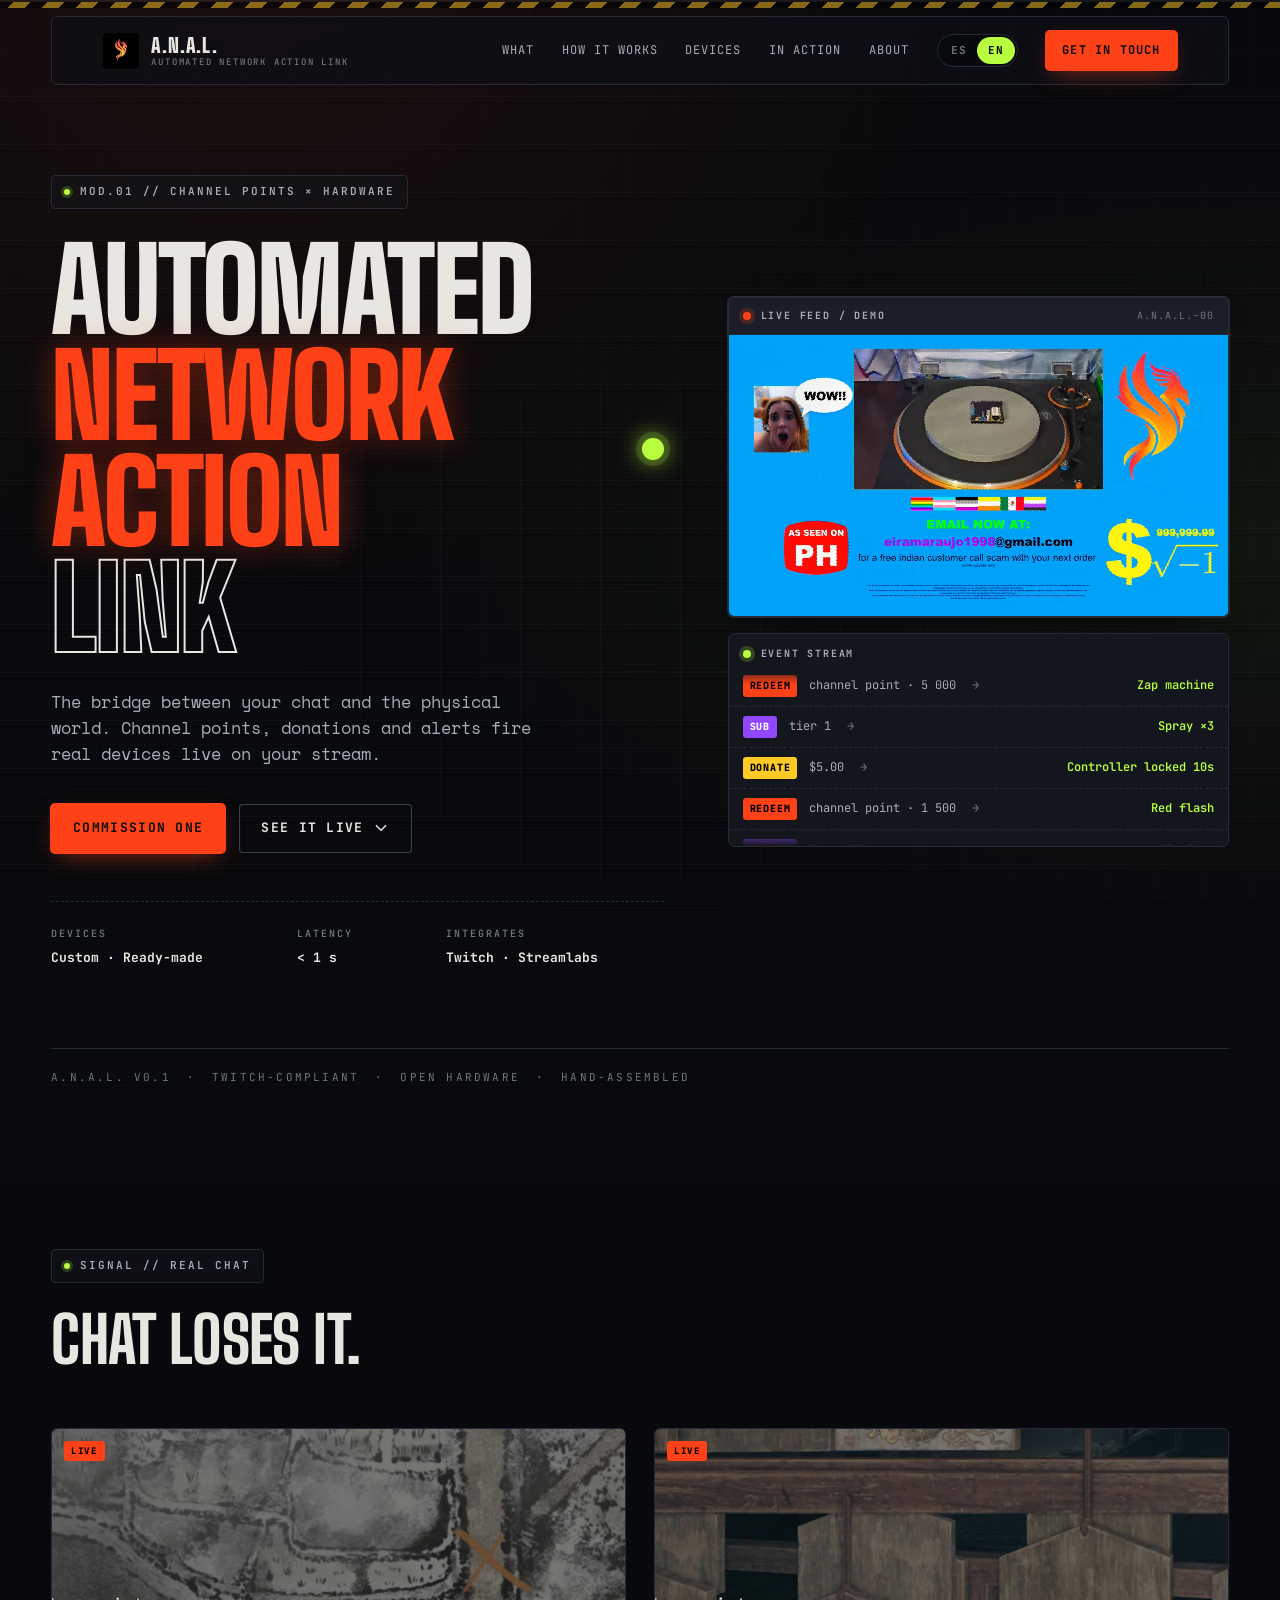
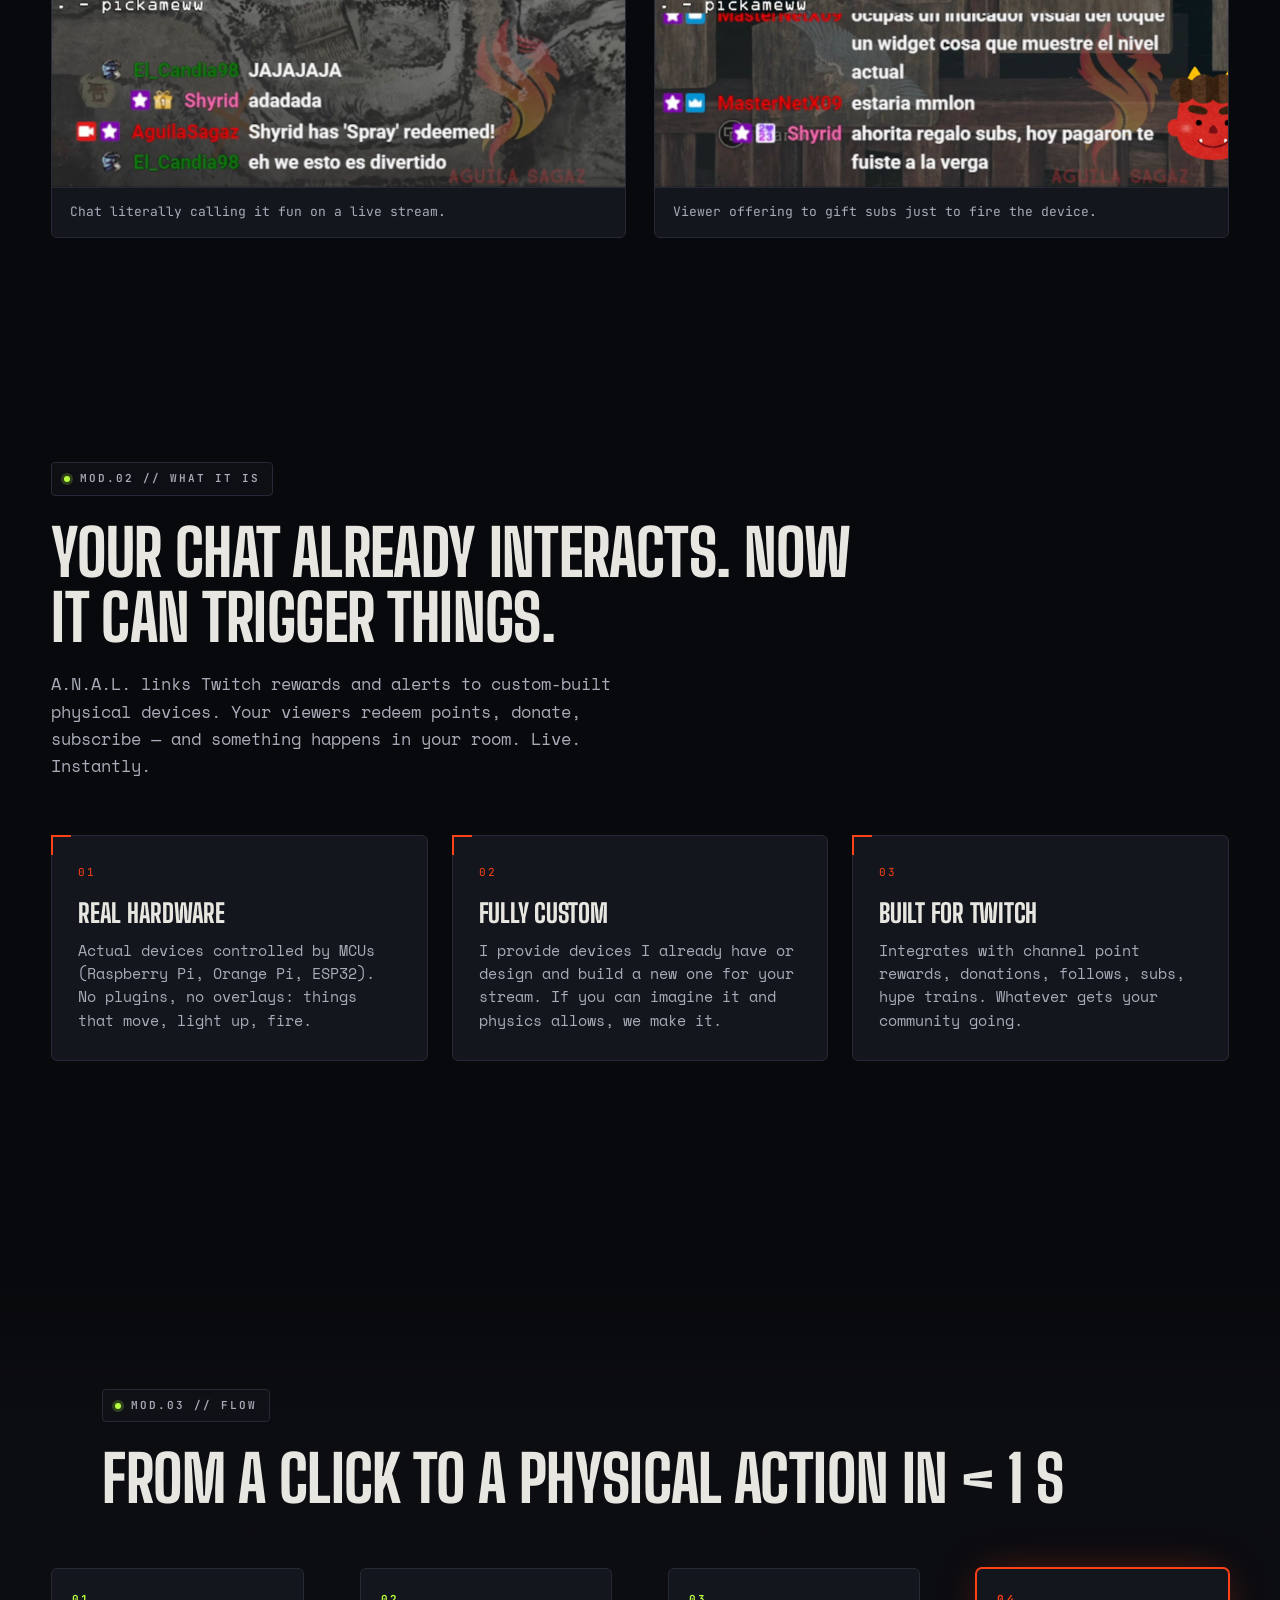
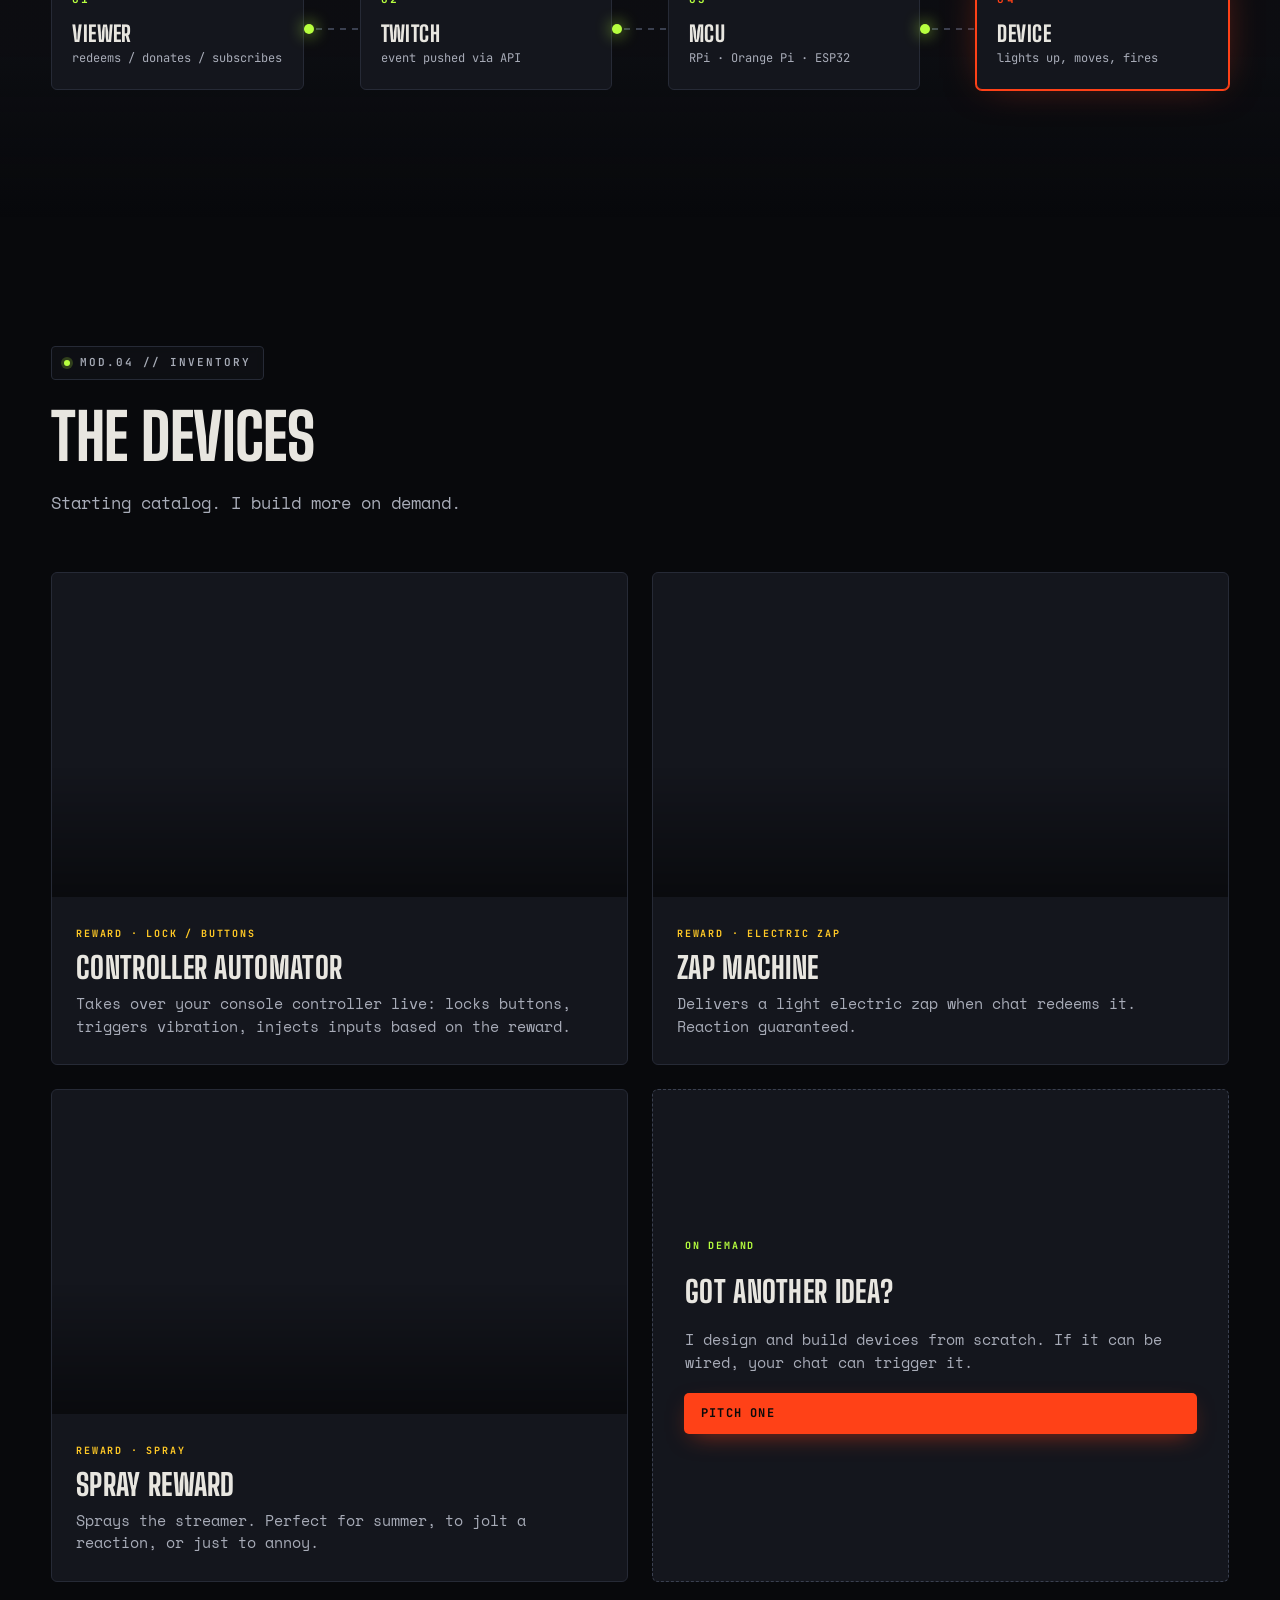
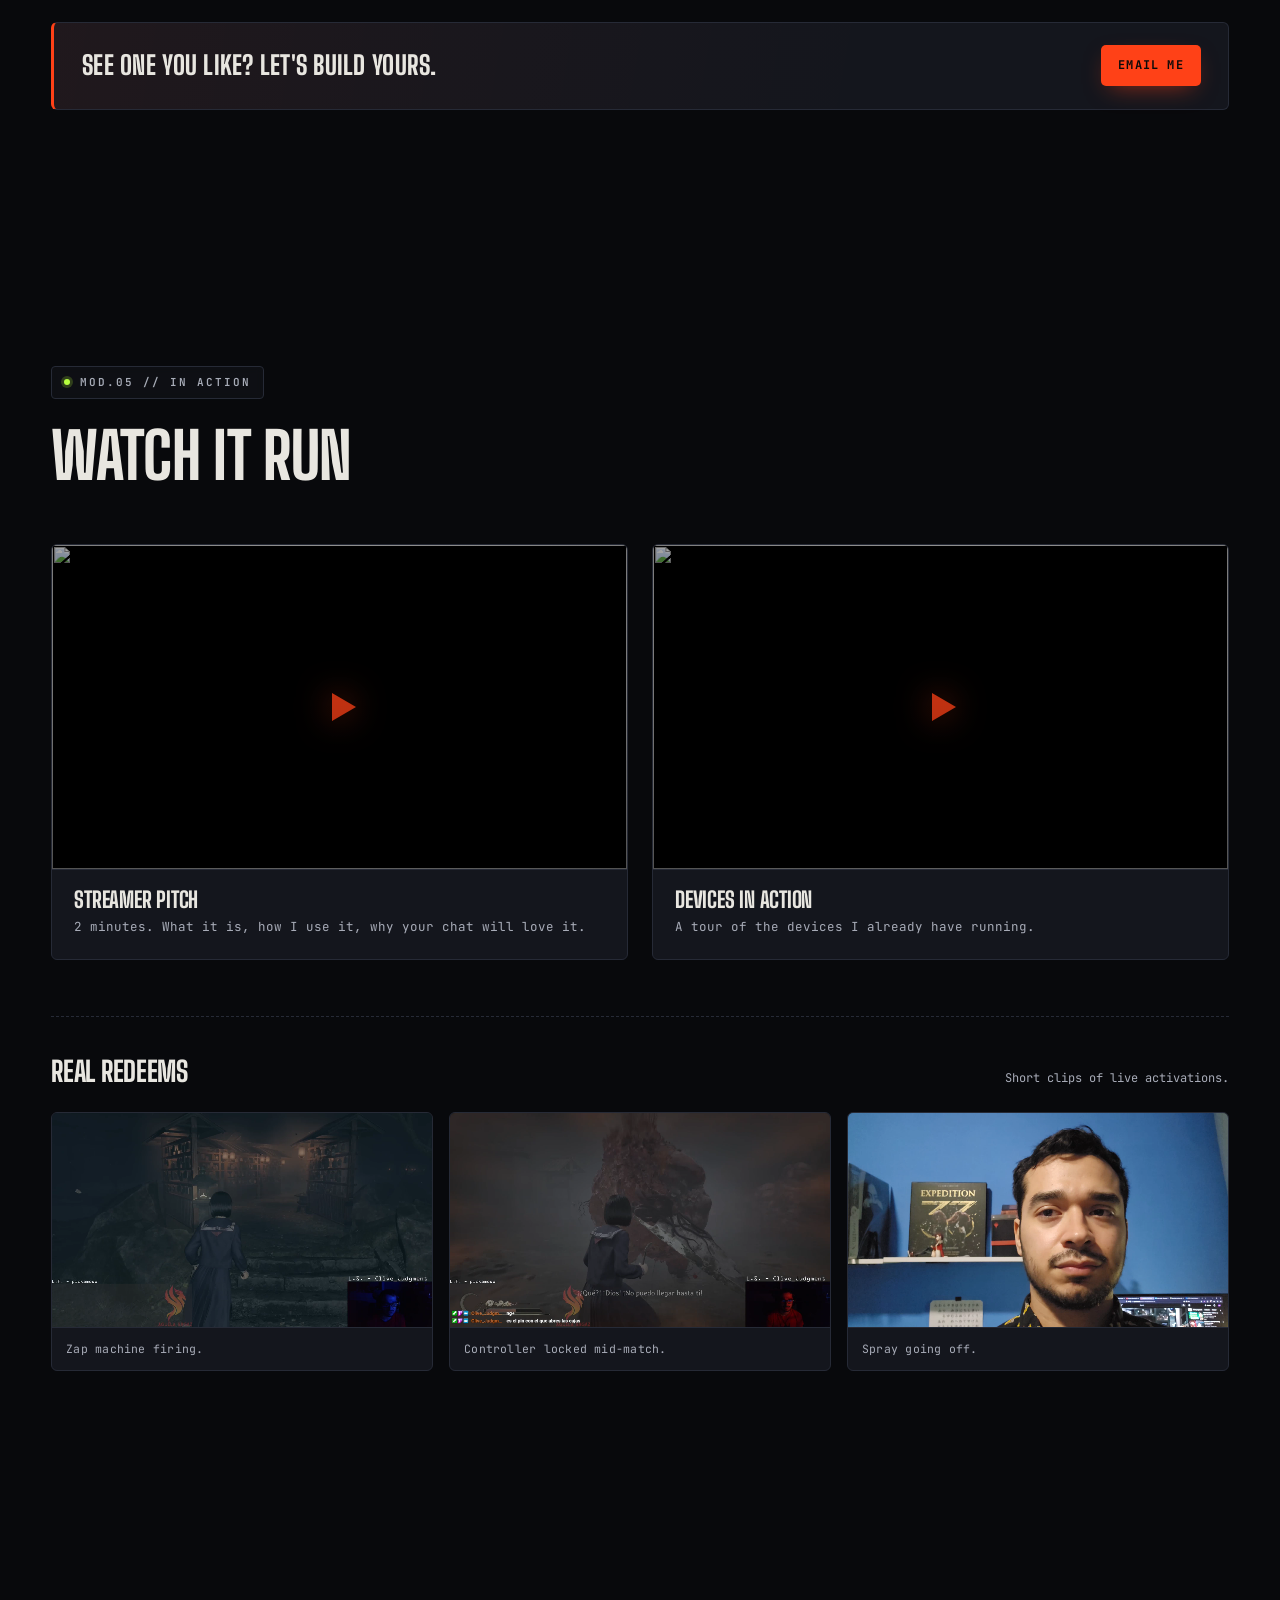
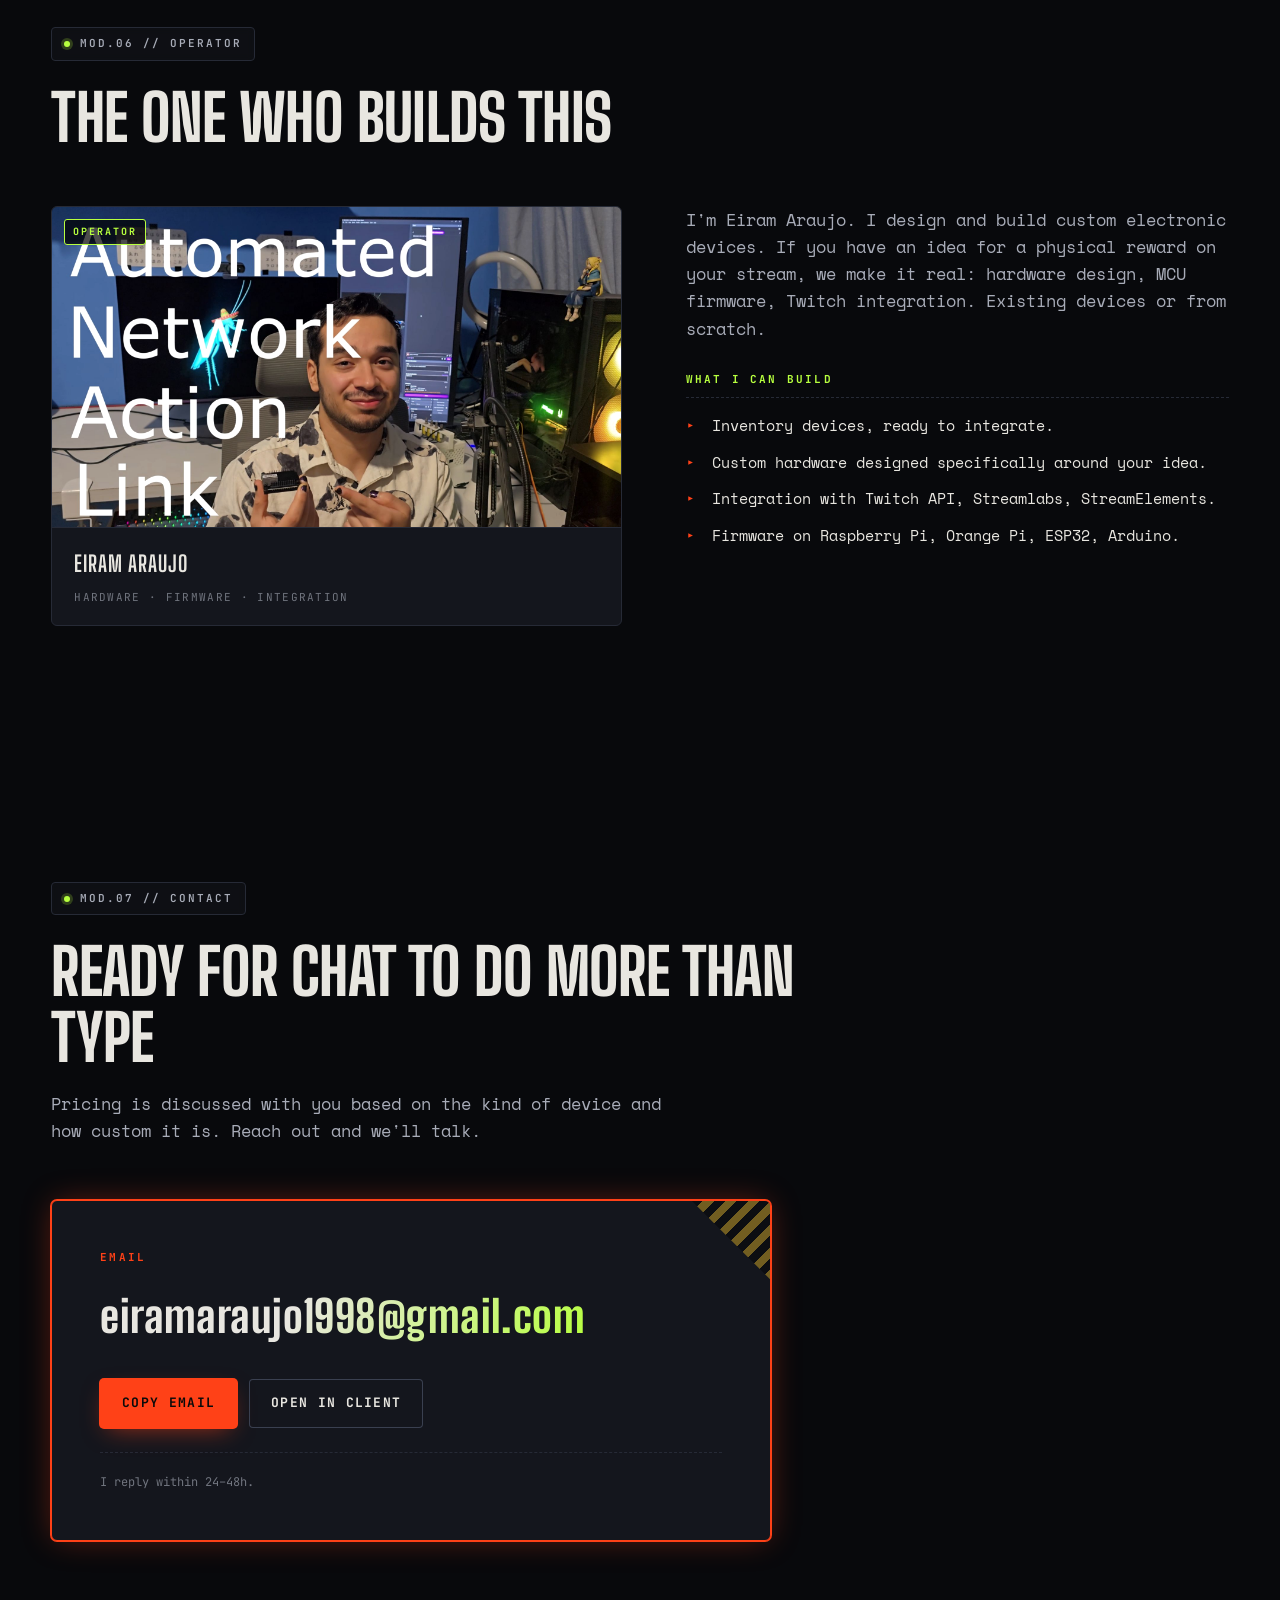
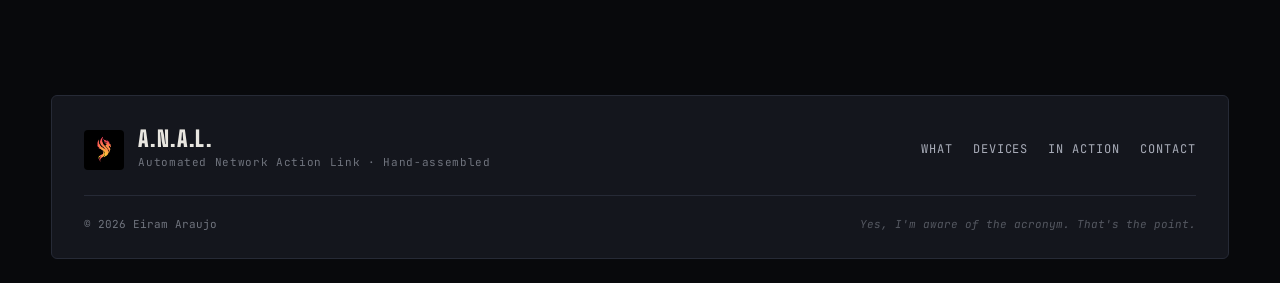
==== AutomatedNetworkActionLink/index.html @ cc99d387 "Rearranged pages folder and renamed repo" ====
<!DOCTYPE html>
<html lang="es">
<head>
  <meta charset="UTF-8" />
  <meta name="viewport" content="width=device-width, initial-scale=1.0" />
  <meta name="description" content="A.N.A.L. — Automated Network Action Link. Dispositivos físicos que tu chat de Twitch activa en vivo mediante channel point rewards y alertas." data-i18n="meta.description" data-i18n-attr="content" />
  <title data-i18n="meta.title">A.N.A.L. — Automated Network Action Link</title>

  <link rel="icon" type="image/png" href="assets/logo.png" />

  <link rel="preconnect" href="https://fonts.googleapis.com" />
  <link rel="preconnect" href="https://fonts.gstatic.com" crossorigin />
  <link href="https://fonts.googleapis.com/css2?family=Big+Shoulders+Display:wght@500;700;800;900&family=JetBrains+Mono:wght@400;500;600;700&family=Rubik+Mono+One&family=Space+Mono:wght@400;700&display=swap" rel="stylesheet" />

  <link rel="stylesheet" href="styles/main.css" />
</head>
<body>

  <!-- scroll progress tape -->
  <div class="scroll-tape" aria-hidden="true"><div class="scroll-tape__fill"></div></div>

  <!-- decorative caution strips -->
  <div class="caution-strip caution-strip--top" aria-hidden="true"></div>

  <!-- NAV -->
  <header class="nav" id="top">
    <a href="#top" class="nav__brand" aria-label="A.N.A.L. home">
      <img src="assets/logo.png" alt="" class="nav__logo" />
      <span class="nav__brand-text">
        <span class="nav__brand-mark">A.N.A.L.</span>
        <span class="nav__brand-sub" data-i18n="nav.brandSub">AUTOMATED Network ACTION LINK</span>
      </span>
    </a>

    <nav class="nav__menu" id="navMenu" aria-label="Primary">
      <a href="#que-es" data-i18n="nav.what">Qué es</a>
      <a href="#como-funciona" data-i18n="nav.how">Cómo funciona</a>
      <a href="#dispositivos" data-i18n="nav.devices">Dispositivos</a>
      <a href="#en-accion" data-i18n="nav.demo">En acción</a>
      <a href="#sobre-mi" data-i18n="nav.about">Sobre mí</a>

      <div class="lang-toggle" role="group" aria-label="Language">
        <button type="button" class="lang-toggle__btn is-active" data-lang="es" aria-pressed="true">ES</button>
        <button type="button" class="lang-toggle__btn" data-lang="en" aria-pressed="false">EN</button>
      </div>
    </nav>

    <a href="#contacto" class="btn btn--primary btn--sm nav__cta" data-i18n="nav.cta">Contáctame</a>

    <button class="nav__toggle" id="navToggle" aria-expanded="false" aria-controls="navMenu" aria-label="Menu">
      <span></span><span></span><span></span>
    </button>
  </header>

  <main>

    <!-- HERO -->
    <section class="hero" aria-labelledby="heroTitle">
      <div class="hero__grid" aria-hidden="true"></div>
      <div class="hero__scan" aria-hidden="true"></div>

      <div class="hero__inner">
        <div class="hero__left">
          <div class="module-label">
            <span class="module-label__dot"></span>
            <span data-i18n="hero.eyebrow">MOD.01 // CHANNEL POINTS × HARDWARE</span>
          </div>

          <h1 id="heroTitle" class="hero__title">
            <span class="hero__line hero__line--1" data-i18n="hero.title1">AUTOMATED</span>
            <span class="hero__line hero__line--2" data-i18n="hero.title2">NETWORK ACTION</span>
            <span class="hero__line hero__line--3" data-i18n="hero.title3">LINK</span>
          </h1>

          <p class="hero__subtitle" data-i18n="hero.subtitle">
            El puente entre tu chat y el mundo físico. Channel points, donaciones y alertas que disparan dispositivos reales durante tu stream.
          </p>

          <div class="hero__ctas">
            <a href="#contacto" class="btn btn--primary" data-i18n="hero.primaryCta">Pide el tuyo</a>
            <a href="#en-accion" class="btn btn--ghost">
              <span data-i18n="hero.secondaryCta">Ver en acción</span>
              <svg width="18" height="18" viewBox="0 0 24 24" fill="none" aria-hidden="true"><path d="M6 9l6 6 6-6" stroke="currentColor" stroke-width="2" stroke-linecap="square"/></svg>
            </a>
          </div>

          <dl class="hero__specs">
            <div><dt data-i18n="hero.spec1Label">DISPOSITIVOS</dt><dd data-i18n="hero.spec1Value">Custom · Ready-made</dd></div>
            <div><dt data-i18n="hero.spec2Label">LATENCIA</dt><dd data-i18n="hero.spec2Value">&lt; 1 s</dd></div>
            <div><dt data-i18n="hero.spec3Label">INTEGRA</dt><dd data-i18n="hero.spec3Value">Twitch · Streamlabs</dd></div>
          </dl>
        </div>

        <aside class="hero__right">
          <div class="panel panel--video">
            <header class="panel__header">
              <span class="panel__dot panel__dot--live"></span>
              <span class="panel__label" data-i18n="hero.panelLabel">LIVE FEED / DEMO</span>
              <span class="panel__code">A.N.A.L.–00</span>
            </header>
            <video
              class="lazy-video"
              data-src="assets/videos/infomercial-anal.webm"
              poster="assets/posters/infomercial-anal.jpg"
              muted loop playsinline preload="none"
              aria-label="A.N.A.L. demo loop"
            ></video>
          </div>

          <div class="ticker" aria-hidden="true">
            <header class="panel__header panel__header--inline">
              <span class="panel__dot panel__dot--pulse"></span>
              <span class="panel__label" data-i18n="hero.tickerLabel">EVENT STREAM</span>
            </header>
            <div class="ticker__viewport">
              <ul class="ticker__list">
                <li><span class="ticker__tag">REDEEM</span><span>channel point · 5 000</span><span class="ticker__arrow">→</span><span class="ticker__dev" data-i18n="ticker.dev1">Máquina de toques</span></li>
                <li><span class="ticker__tag ticker__tag--sub">SUB</span><span>tier 1</span><span class="ticker__arrow">→</span><span class="ticker__dev" data-i18n="ticker.dev2">Spray ×3</span></li>
                <li><span class="ticker__tag ticker__tag--don">DONATE</span><span>$5.00</span><span class="ticker__arrow">→</span><span class="ticker__dev" data-i18n="ticker.dev3">Control bloqueado 10s</span></li>
                <li><span class="ticker__tag">REDEEM</span><span>channel point · 1 500</span><span class="ticker__arrow">→</span><span class="ticker__dev" data-i18n="ticker.dev4">Flash rojo</span></li>
                <li><span class="ticker__tag ticker__tag--sub">FOLLOW</span><span>@nuevoViewer</span><span class="ticker__arrow">→</span><span class="ticker__dev" data-i18n="ticker.dev5">Fanfarria</span></li>
                <!-- duplicate for seamless marquee loop -->
                <li aria-hidden="true"><span class="ticker__tag">REDEEM</span><span>channel point · 5 000</span><span class="ticker__arrow">→</span><span class="ticker__dev" data-i18n="ticker.dev1">Máquina de toques</span></li>
                <li aria-hidden="true"><span class="ticker__tag ticker__tag--sub">SUB</span><span>tier 1</span><span class="ticker__arrow">→</span><span class="ticker__dev" data-i18n="ticker.dev2">Spray ×3</span></li>
                <li aria-hidden="true"><span class="ticker__tag ticker__tag--don">DONATE</span><span>$5.00</span><span class="ticker__arrow">→</span><span class="ticker__dev" data-i18n="ticker.dev3">Control bloqueado 10s</span></li>
                <li aria-hidden="true"><span class="ticker__tag">REDEEM</span><span>channel point · 1 500</span><span class="ticker__arrow">→</span><span class="ticker__dev" data-i18n="ticker.dev4">Flash rojo</span></li>
                <li aria-hidden="true"><span class="ticker__tag ticker__tag--sub">FOLLOW</span><span>@nuevoViewer</span><span class="ticker__arrow">→</span><span class="ticker__dev" data-i18n="ticker.dev5">Fanfarria</span></li>
              </ul>
            </div>
          </div>
        </aside>
      </div>

      <div class="hero__bottom-rail" aria-hidden="true">
        <span>A.N.A.L. v0.1</span>
        <span>·</span>
        <span data-i18n="hero.rail1">TWITCH-COMPLIANT</span>
        <span>·</span>
        <span data-i18n="hero.rail2">OPEN HARDWARE</span>
        <span>·</span>
        <span data-i18n="hero.rail3">HECHO A MANO</span>
      </div>
    </section>

    <!-- PROOF -->
    <section class="section section--proof" id="signal" aria-labelledby="proofTitle">
      <header class="section__head">
        <span class="module-label"><span class="module-label__dot"></span><span data-i18n="proof.eyebrow">SIGNAL // CHAT REAL</span></span>
        <h2 id="proofTitle" class="section__title" data-i18n="proof.title">El chat pierde la cabeza.</h2>
      </header>

      <div class="proof">
        <figure class="proof__card">
          <img src="assets/images/chat-divertido.jpg" alt="" data-i18n="what.proofAlt1" data-i18n-attr="alt" loading="lazy" />
          <figcaption data-i18n="what.proofCap1">El chat diciendo que es divertido en vivo.</figcaption>
        </figure>
        <figure class="proof__card">
          <img src="assets/images/chat-subs.jpg" alt="" data-i18n="what.proofAlt2" data-i18n-attr="alt" loading="lazy" />
          <figcaption data-i18n="what.proofCap2">Viewer prometiendo regalar subs para disparar el dispositivo.</figcaption>
        </figure>
      </div>
    </section>

    <!-- QUÉ ES -->
    <section class="section" id="que-es" aria-labelledby="whatTitle">
      <header class="section__head">
        <span class="module-label"><span class="module-label__dot"></span><span data-i18n="what.eyebrow">MOD.02 // QUÉ ES</span></span>
        <h2 id="whatTitle" class="section__title" data-i18n="what.title">Tu chat ya interactúa. Ahora puede activar cosas.</h2>
        <p class="section__lede" data-i18n="what.body">A.N.A.L. conecta los rewards y alertas de Twitch con dispositivos físicos construidos a medida. Tus espectadores canjean puntos, donan, se suscriben — y algo pasa en tu habitación. En vivo. Al instante.</p>
      </header>

      <div class="features">
        <article class="feature">
          <div class="feature__num">01</div>
          <h3 class="feature__title" data-i18n="what.feat1.title">Hardware real</h3>
          <p class="feature__body" data-i18n="what.feat1.body">Dispositivos reales controlados por MCUs (Raspberry Pi, Orange Pi, ESP32). No plugins ni overlays: cosas que se mueven, se iluminan, disparan.</p>
        </article>
        <article class="feature">
          <div class="feature__num">02</div>
          <h3 class="feature__title" data-i18n="what.feat2.title">Totalmente custom</h3>
          <p class="feature__body" data-i18n="what.feat2.body">Te proveo dispositivos que ya tengo o diseño y construyo uno para tu stream. Si lo puedes imaginar y la física lo permite, lo hacemos.</p>
        </article>
        <article class="feature">
          <div class="feature__num">03</div>
          <h3 class="feature__title" data-i18n="what.feat3.title">Pensado para Twitch</h3>
          <p class="feature__body" data-i18n="what.feat3.body">Se integra con channel point rewards, donaciones, follows, suscripciones, hype trains. Lo que sea que active tu comunidad.</p>
        </article>
      </div>

    </section>

    <!-- CÓMO FUNCIONA -->
    <section class="section section--flow" id="como-funciona" aria-labelledby="howTitle">
      <header class="section__head">
        <span class="module-label"><span class="module-label__dot"></span><span data-i18n="how.eyebrow">MOD.03 // FLUJO</span></span>
        <h2 id="howTitle" class="section__title" data-i18n="how.title">De un click a una acción física en &lt; 1 s</h2>
      </header>

      <ol class="flow">
        <li class="flow__node">
          <div class="flow__badge">01</div>
          <div class="flow__body">
            <h3 data-i18n="how.step1">VIEWER</h3>
            <p data-i18n="how.step1Sub">canjea reward / dona / se suscribe</p>
          </div>
        </li>
        <li class="flow__link" aria-hidden="true"><span class="flow__pulse"></span></li>
        <li class="flow__node">
          <div class="flow__badge">02</div>
          <div class="flow__body">
            <h3 data-i18n="how.step2">TWITCH</h3>
            <p data-i18n="how.step2Sub">evento enviado vía API</p>
          </div>
        </li>
        <li class="flow__link" aria-hidden="true"><span class="flow__pulse"></span></li>
        <li class="flow__node">
          <div class="flow__badge">03</div>
          <div class="flow__body">
            <h3 data-i18n="how.step3">MCU</h3>
            <p data-i18n="how.step3Sub">RPi · Orange Pi · ESP32</p>
          </div>
        </li>
        <li class="flow__link" aria-hidden="true"><span class="flow__pulse"></span></li>
        <li class="flow__node flow__node--end">
          <div class="flow__badge">04</div>
          <div class="flow__body">
            <h3 data-i18n="how.step4">DISPOSITIVO</h3>
            <p data-i18n="how.step4Sub">se enciende, se mueve, dispara</p>
          </div>
        </li>
      </ol>
    </section>

    <!-- DISPOSITIVOS -->
    <section class="section" id="dispositivos" aria-labelledby="devTitle">
      <header class="section__head">
        <span class="module-label"><span class="module-label__dot"></span><span data-i18n="devices.eyebrow">MOD.04 // INVENTARIO</span></span>
        <h2 id="devTitle" class="section__title" data-i18n="devices.title">Los dispositivos</h2>
        <p class="section__lede" data-i18n="devices.subtitle">Catálogo inicial. Construyo más a pedido.</p>
      </header>

      <div class="devices">
        <article class="device">
          <div class="device__media">
            <video
              class="lazy-video"
              data-src="assets/videos/infomercial-control.webm"
              poster="assets/posters/infomercial-control.jpg"
              muted loop playsinline preload="none"
            ></video>
          </div>
          <div class="device__body">
            <div class="device__tag" data-i18n="devices.control.trigger">REWARD · BLOQUEO / BOTONES</div>
            <h3 class="device__name" data-i18n="devices.control.name">Automatizador de Control</h3>
            <p class="device__desc" data-i18n="devices.control.desc">Interviene tu control de consola en vivo: bloquea botones, activa vibración, inyecta inputs según el reward.</p>
          </div>
        </article>

        <article class="device">
          <div class="device__media">
            <video
              class="lazy-video"
              data-src="assets/videos/infomercial-toques.webm"
              poster="assets/posters/infomercial-toques.jpg"
              muted loop playsinline preload="none"
            ></video>
          </div>
          <div class="device__body">
            <div class="device__tag" data-i18n="devices.toques.trigger">REWARD · TOQUE ELÉCTRICO</div>
            <h3 class="device__name" data-i18n="devices.toques.name">Máquina de Toques</h3>
            <p class="device__desc" data-i18n="devices.toques.desc">Dispositivo que da un toque (eléctrico leve) cuando el chat lo canjea. Reacción garantizada.</p>
          </div>
        </article>

        <article class="device">
          <div class="device__media">
            <video
              class="lazy-video"
              data-src="assets/videos/infomercial-spray.webm"
              poster="assets/posters/infomercial-spray.jpg"
              muted loop playsinline preload="none"
            ></video>
          </div>
          <div class="device__body">
            <div class="device__tag" data-i18n="devices.spray.trigger">REWARD · SPRAY</div>
            <h3 class="device__name" data-i18n="devices.spray.name">Reward de Spray</h3>
            <p class="device__desc" data-i18n="devices.spray.desc">Rocía al streamer. Perfecto para el verano, para hacerte reaccionar, o solo para molestar.</p>
          </div>
        </article>

        <article class="device device--cta">
          <div class="device__body device__body--cta">
            <div class="device__tag device__tag--alt" data-i18n="devices.custom.tag">ON DEMAND</div>
            <h3 class="device__name" data-i18n="devices.custom.name">¿Tienes otra idea?</h3>
            <p class="device__desc" data-i18n="devices.custom.desc">Diseño y construyo dispositivos desde cero. Si se puede cablear, se puede activar desde tu chat.</p>
            <a href="#contacto" class="btn btn--primary btn--sm" data-i18n="devices.custom.cta">Proponer uno</a>
          </div>
        </article>
      </div>

      <aside class="band" aria-label="CTA">
        <span class="band__text" data-i18n="devices.bandText">¿Viste uno que te guste? Armamos el tuyo.</span>
        <a href="#contacto" class="btn btn--primary btn--sm" data-i18n="devices.bandCta">Escríbeme</a>
      </aside>
    </section>

    <!-- EN ACCIÓN -->
    <section class="section" id="en-accion" aria-labelledby="demoTitle">
      <header class="section__head">
        <span class="module-label"><span class="module-label__dot"></span><span data-i18n="demo.eyebrow">MOD.05 // EN ACCIÓN</span></span>
        <h2 id="demoTitle" class="section__title" data-i18n="demo.title">Míralo funcionar</h2>
      </header>

      <div class="youtubes">
        <figure class="yt">
          <div class="yt-facade" data-yt-id="Y7nE_3G72oo" data-yt-title="Pitch para streamers" tabindex="0" role="button" aria-label="Reproducir video pitch para streamers">
            <img src="https://img.youtube.com/vi/Y7nE_3G72oo/hqdefault.jpg" alt="" loading="lazy" />
            <div class="yt-facade__btn" aria-hidden="true">
              <svg viewBox="0 0 64 64" width="64" height="64"><polygon points="24,18 24,46 48,32" fill="currentColor"/></svg>
            </div>
          </div>
          <figcaption>
            <h3 data-i18n="demo.pitchTitle">Pitch para streamers</h3>
            <p data-i18n="demo.pitchDesc">2 minutos. Qué es, cómo lo uso y por qué a tu chat le va a encantar.</p>
          </figcaption>
        </figure>

        <figure class="yt">
          <div class="yt-facade" data-yt-id="OMFR1oZzcjA" data-yt-title="Dispositivos en acción" tabindex="0" role="button" aria-label="Reproducir video de dispositivos en acción">
            <img src="https://img.youtube.com/vi/OMFR1oZzcjA/hqdefault.jpg" alt="" loading="lazy" />
            <div class="yt-facade__btn" aria-hidden="true">
              <svg viewBox="0 0 64 64" width="64" height="64"><polygon points="24,18 24,46 48,32" fill="currentColor"/></svg>
            </div>
          </div>
          <figcaption>
            <h3 data-i18n="demo.devicesTitle">Dispositivos en acción</h3>
            <p data-i18n="demo.devicesDesc">Recorrido por los dispositivos que ya tengo funcionando.</p>
          </figcaption>
        </figure>
      </div>

      <div class="clips">
        <header class="clips__head">
          <h3 data-i18n="demo.clipsTitle">Redeems reales</h3>
          <p data-i18n="demo.clipsDesc">Clips cortos de activaciones en vivo.</p>
        </header>

        <div class="clips__grid">
          <figure class="clip">
            <video
              class="lazy-video"
              data-src="assets/videos/activacion-toques.webm"
              poster="assets/posters/activacion-toques.jpg"
              muted loop playsinline preload="none"
            ></video>
            <figcaption data-i18n="demo.clip1">Máquina de toques activándose</figcaption>
          </figure>
          <figure class="clip">
            <video
              class="lazy-video"
              data-src="assets/videos/activacion-bloqueo.webm"
              poster="assets/posters/activacion-bloqueo.jpg"
              muted loop playsinline preload="none"
            ></video>
            <figcaption data-i18n="demo.clip2">Control bloqueado en pleno juego</figcaption>
          </figure>
          <figure class="clip">
            <video
              class="lazy-video"
              data-src="assets/videos/activacion-spray.webm"
              poster="assets/posters/activacion-spray.jpg"
              muted loop playsinline preload="none"
            ></video>
            <figcaption data-i18n="demo.clip3">Spray disparando</figcaption>
          </figure>
        </div>
      </div>
    </section>

    <!-- SOBRE MÍ -->
    <section class="section section--about" id="sobre-mi" aria-labelledby="aboutTitle">
      <header class="section__head">
        <span class="module-label"><span class="module-label__dot"></span><span data-i18n="about.eyebrow">MOD.06 // OPERADOR</span></span>
        <h2 id="aboutTitle" class="section__title" data-i18n="about.title">El que construye esto</h2>
      </header>

      <div class="about">
        <figure class="about__portrait">
          <img src="assets/images/eiram-portrait.jpg" alt="" data-i18n="about.portraitAlt" data-i18n-attr="alt" loading="lazy" />
          <figcaption>
            <strong>EIRAM ARAUJO</strong>
            <span data-i18n="about.role">Hardware · Firmware · Integration</span>
          </figcaption>
        </figure>

        <div class="about__body">
          <p data-i18n="about.body">Soy Eiram Araujo. Diseño y construyo dispositivos electrónicos custom. Si tienes una idea de reward físico para tu stream, la bajamos a realidad: diseño de hardware, firmware del MCU, integración con Twitch. Dispositivos existentes o desde cero.</p>

          <h3 class="about__subtitle" data-i18n="about.listTitle">Lo que puedo construir</h3>
          <ul class="about__list">
            <li data-i18n="about.list1">Dispositivos del inventario, listos para integrar.</li>
            <li data-i18n="about.list2">Hardware custom diseñado específicamente para tu idea.</li>
            <li data-i18n="about.list3">Integración con Twitch API, Streamlabs, StreamElements.</li>
            <li data-i18n="about.list4">Firmware sobre Raspberry Pi, Orange Pi, ESP32, Arduino.</li>
          </ul>
        </div>
      </div>
    </section>

    <!-- CONTACTO -->
    <section class="section section--contact" id="contacto" aria-labelledby="contactTitle">
      <header class="section__head">
        <span class="module-label"><span class="module-label__dot"></span><span data-i18n="contact.eyebrow">MOD.07 // CONTACTO</span></span>
        <h2 id="contactTitle" class="section__title" data-i18n="contact.title">Listo para que tu chat haga algo más que escribir</h2>
        <p class="section__lede" data-i18n="contact.body">Los precios se discuten contigo según qué tipo de dispositivo quieras y cuán custom sea. Escríbeme y hablamos.</p>
      </header>

      <div class="contact-card">
        <div class="contact-card__label" data-i18n="contact.emailLabel">EMAIL</div>
        <div class="contact-card__email">
          <span id="emailTarget">eiramaraujo1998@gmail.com</span>
        </div>
        <div class="contact-card__actions">
          <button type="button" class="btn btn--primary" id="copyEmail" data-copy="eiramaraujo1998@gmail.com">
            <span data-i18n="contact.copyBtn">Copiar email</span>
          </button>
          <a href="mailto:eiramaraujo1998@gmail.com?subject=A.N.A.L.%20%E2%80%94%20Interesado" class="btn btn--ghost" data-i18n="contact.mailBtn">Abrir en cliente</a>
        </div>
        <p class="contact-card__note" data-i18n="contact.note">Respondo dentro de 24–48h.</p>
      </div>
    </section>

  </main>

  <footer class="footer">
    <div class="footer__top">
      <div class="footer__brand">
        <img src="assets/logo.png" alt="" class="footer__logo" />
        <div>
          <div class="footer__mark">A.N.A.L.</div>
          <div class="footer__sub" data-i18n="footer.tag">Automated Network Action Link · Hecho a mano</div>
        </div>
      </div>

      <nav class="footer__nav" aria-label="Footer">
        <a href="#que-es" data-i18n="nav.what">Qué es</a>
        <a href="#dispositivos" data-i18n="nav.devices">Dispositivos</a>
        <a href="#en-accion" data-i18n="nav.demo">En acción</a>
        <a href="#contacto" data-i18n="nav.contact">Contacto</a>
      </nav>
    </div>

    <div class="footer__bottom">
      <span>© <span id="year">2025</span> Eiram Araujo</span>
      <span class="footer__disclaimer" data-i18n="footer.disclaimer">Sí, somos conscientes del acrónimo. Ese es el punto.</span>
    </div>
  </footer>

  <script src="scripts/i18n.js" defer></script>
  <script src="scripts/main.js" defer></script>
</body>
</html>
---- AutomatedNetworkActionLink/styles/main.css ----
/* ==========================================================================
   A.N.A.L. — Automated Network Action Link
   Industrial control-panel / streamer-arcade aesthetic
   ========================================================================== */

/* ---------- Tokens ---------- */
:root {
  --bg:            #08090C;
  --bg-elev:       #0F1117;
  --panel:         #14161D;
  --panel-2:       #1B1E28;
  --line:          #262A36;
  --line-hot:      #3A4050;
  --fg:            #E8E6E0;
  --fg-dim:        #A8ACB8;
  --fg-mute:       #70747E;

  --signal:        #FF4117;  /* CTA / alerta */
  --signal-hot:    #FF6838;
  --osc:           #B7FF3F;  /* verde osciloscopio */
  --osc-soft:      #7DC21A;
  --caution:       #FFC926;  /* amarillo precaución */
  --twitch:        #9146FF;

  --radius-sm:     4px;
  --radius-md:     6px;
  --radius-lg:     10px;

  --font-display:  "Big Shoulders Display", "Arial Black", sans-serif;
  --font-mono:     "JetBrains Mono", ui-monospace, Menlo, monospace;
  --font-label:    "Rubik Mono One", "JetBrains Mono", monospace;
  --font-body:     "Space Mono", "JetBrains Mono", monospace;

  --shadow-panel:  0 0 0 1px var(--line), 0 24px 48px -24px rgba(0,0,0,.8);
  --shadow-hot:    0 0 0 1px var(--signal), 0 0 32px -4px rgba(255,65,23,.4);

  --maxw:          1280px;
  --gutter:        clamp(20px, 4vw, 56px);
}

/* ---------- Reset ---------- */
*,
*::before,
*::after { box-sizing: border-box; }

html { scroll-behavior: smooth; }

body {
  margin: 0;
  font-family: var(--font-body);
  font-size: 15px;
  line-height: 1.6;
  color: var(--fg);
  background: var(--bg);
  -webkit-font-smoothing: antialiased;
  text-rendering: optimizeLegibility;
  overflow-x: hidden;
}

/* subtle background: circuit grid + radial atmospheric glow */
body::before {
  content: "";
  position: fixed; inset: 0;
  background:
    radial-gradient(ellipse at 20% -10%, rgba(255,65,23,.08), transparent 50%),
    radial-gradient(ellipse at 100% 60%, rgba(183,255,63,.05), transparent 50%),
    linear-gradient(var(--bg), var(--bg));
  z-index: -2;
  pointer-events: none;
}
body::after {
  content: "";
  position: fixed; inset: 0;
  background-image:
    linear-gradient(rgba(255,255,255,.015) 1px, transparent 1px),
    linear-gradient(90deg, rgba(255,255,255,.015) 1px, transparent 1px);
  background-size: 48px 48px;
  z-index: -1;
  pointer-events: none;
}

img, video { max-width: 100%; display: block; }

h1, h2, h3, h4 { margin: 0; font-weight: 800; line-height: 1.05; letter-spacing: -.01em; }

a { color: inherit; text-decoration: none; }

button { font: inherit; cursor: pointer; border: 0; background: transparent; color: inherit; }

::selection { background: var(--signal); color: #000; }

/* ---------- Utility primitives ---------- */
.btn {
  display: inline-flex;
  align-items: center;
  gap: 8px;
  padding: 14px 22px;
  font-family: var(--font-mono);
  font-weight: 700;
  font-size: 13px;
  letter-spacing: .1em;
  text-transform: uppercase;
  border-radius: var(--radius-sm);
  transition: transform .15s ease, background .15s ease, color .15s ease, border-color .15s ease, box-shadow .15s ease;
  white-space: nowrap;
}
.btn--sm { padding: 10px 16px; font-size: 12px; }

.btn--primary {
  background: var(--signal);
  color: #0a0a0a;
  box-shadow: 0 0 0 1px var(--signal), 0 8px 24px -8px rgba(255,65,23,.6);
}
.btn--primary:hover { background: var(--signal-hot); transform: translate(-1px, -1px); box-shadow: 0 0 0 1px var(--signal-hot), 2px 2px 0 0 #000, 0 12px 32px -8px rgba(255,65,23,.8); }

.btn--ghost {
  background: transparent;
  color: var(--fg);
  box-shadow: inset 0 0 0 1px var(--line-hot);
}
.btn--ghost:hover { box-shadow: inset 0 0 0 1px var(--osc); color: var(--osc); }

/* module label (industrial tag) */
.module-label {
  display: inline-flex;
  align-items: center;
  gap: 10px;
  font-family: var(--font-mono);
  font-size: 11px;
  font-weight: 600;
  letter-spacing: .18em;
  text-transform: uppercase;
  color: var(--fg-dim);
  padding: 7px 12px;
  border: 1px solid var(--line);
  border-radius: var(--radius-sm);
  background: rgba(20, 22, 29, .5);
  backdrop-filter: blur(4px);
}
.module-label__dot {
  width: 6px; height: 6px; background: var(--osc); border-radius: 50%;
  box-shadow: 0 0 0 3px rgba(183,255,63,.2);
  animation: pulse 2.4s ease-in-out infinite;
}
@keyframes pulse {
  0%, 100% { opacity: 1; }
  50%      { opacity: .3; }
}

/* scroll-progress tape */
.scroll-tape {
  position: fixed; top: 0; left: 0; right: 0;
  height: 2px;
  background: rgba(255,255,255,.05);
  z-index: 100;
}
.scroll-tape__fill {
  height: 100%;
  width: 0%;
  background: linear-gradient(90deg, var(--signal) 0%, var(--osc) 100%);
  transition: width .1s linear;
}

/* caution strip (decorative top border strip) */
.caution-strip {
  position: fixed; left: 0; right: 0;
  height: 6px;
  background-image: repeating-linear-gradient(
    -45deg,
    var(--caution) 0,
    var(--caution) 12px,
    #000 12px,
    #000 24px
  );
  z-index: 99;
  opacity: .5;
}
.caution-strip--top { top: 2px; }

/* ==========================================================================
   NAV
   ========================================================================== */
.nav {
  position: sticky;
  top: 8px;
  z-index: 90;
  display: flex;
  align-items: center;
  gap: 24px;
  padding: 14px var(--gutter);
  margin: 16px var(--gutter) 0;
  background: rgba(15, 17, 23, .7);
  backdrop-filter: blur(12px) saturate(140%);
  border: 1px solid var(--line);
  border-radius: var(--radius-md);
  max-width: calc(var(--maxw) - var(--gutter)*2);
  margin-left: auto;
  margin-right: auto;
}

.nav__brand {
  display: flex;
  align-items: center;
  gap: 12px;
  margin-right: auto;
}
.nav__logo {
  width: 36px; height: 36px;
  border-radius: var(--radius-sm);
  background: #000;
  padding: 4px;
  object-fit: contain;
}
.nav__brand-text { display: flex; flex-direction: column; line-height: 1; }
.nav__brand-mark {
  font-family: var(--font-display);
  font-weight: 900;
  font-size: 20px;
  letter-spacing: .04em;
}
.nav__brand-sub {
  font-family: var(--font-mono);
  font-size: 9px;
  font-weight: 500;
  letter-spacing: .2em;
  color: var(--fg-mute);
  text-transform: uppercase;
  margin-top: 3px;
}

.nav__menu {
  display: flex;
  align-items: center;
  gap: 28px;
}
.nav__menu > a {
  font-family: var(--font-mono);
  font-size: 12px;
  letter-spacing: .08em;
  text-transform: uppercase;
  color: var(--fg-dim);
  position: relative;
  padding: 6px 0;
  transition: color .15s;
}
.nav__menu > a::after {
  content: "";
  position: absolute;
  left: 0; right: 100%; bottom: 0;
  height: 1px;
  background: var(--signal);
  transition: right .25s ease;
}
.nav__menu > a:hover { color: var(--fg); }
.nav__menu > a:hover::after { right: 0; }

.lang-toggle {
  display: inline-flex;
  border: 1px solid var(--line);
  border-radius: 100px;
  padding: 2px;
  background: rgba(0,0,0,.3);
}
.lang-toggle__btn {
  padding: 5px 11px;
  font-family: var(--font-mono);
  font-size: 11px;
  font-weight: 700;
  letter-spacing: .08em;
  color: var(--fg-mute);
  border-radius: 100px;
  transition: background .15s, color .15s;
}
.lang-toggle__btn.is-active {
  background: var(--osc);
  color: #000;
}

.nav__cta {
  /* desktop: sits after menu */
  margin-left: 4px;
}

.nav__toggle {
  display: none;
  width: 40px; height: 40px;
  flex-direction: column;
  justify-content: center;
  align-items: center;
  gap: 5px;
}
.nav__toggle span {
  display: block;
  width: 22px; height: 2px;
  background: var(--fg);
  transition: transform .25s, opacity .25s;
}
.nav[data-open="true"] .nav__toggle span:nth-child(1) { transform: translateY(7px) rotate(45deg); }
.nav[data-open="true"] .nav__toggle span:nth-child(2) { opacity: 0; }
.nav[data-open="true"] .nav__toggle span:nth-child(3) { transform: translateY(-7px) rotate(-45deg); }

/* ==========================================================================
   HERO
   ========================================================================== */
.hero {
  position: relative;
  padding: clamp(56px, 10vh, 120px) var(--gutter) clamp(56px, 10vh, 100px);
  overflow: hidden;
  overflow-x: clip;
}

.hero__grid {
  position: absolute;
  inset: 0;
  background-image:
    linear-gradient(rgba(255,255,255,.03) 1px, transparent 1px),
    linear-gradient(90deg, rgba(255,255,255,.03) 1px, transparent 1px);
  background-size: 80px 80px;
  background-position: center;
  mask-image: radial-gradient(ellipse at center, #000 0%, transparent 75%);
  pointer-events: none;
}
.hero__scan {
  position: absolute;
  inset: 0;
  background: repeating-linear-gradient(
    to bottom,
    transparent 0,
    transparent 3px,
    rgba(255,255,255,.015) 3px,
    rgba(255,255,255,.015) 4px
  );
  pointer-events: none;
}

.hero__inner {
  position: relative;
  max-width: var(--maxw);
  margin: 0 auto;
  display: grid;
  grid-template-columns: 1.1fr .9fr;
  gap: clamp(32px, 5vw, 72px);
  align-items: center;
}

.hero__left > .module-label { margin-bottom: 28px; }

.hero__title {
  font-family: var(--font-display);
  font-weight: 900;
  font-size: clamp(52px, 9vw, 136px);
  line-height: .92;
  letter-spacing: -.02em;
  margin-bottom: 28px;
  text-transform: uppercase;
}
.hero__line { display: block; }
.hero__line--1 { color: var(--fg); }
.hero__line--2 {
  color: var(--signal);
  text-shadow: 0 0 32px rgba(255,65,23,.4);
  position: relative;
  display: inline-block;
  padding-right: 36px;
}
.hero__line--2::after {
  content: "";
  position: absolute;
  right: 0; top: 50%;
  transform: translateY(-50%);
  width: 22px; height: 22px;
  background: var(--osc);
  border-radius: 50%;
  box-shadow: 0 0 24px var(--osc), 0 0 0 6px rgba(183,255,63,.15);
  animation: pulse 1.4s ease-in-out infinite;
}
.hero__line--3 {
  color: var(--fg);
  -webkit-text-stroke: 2px var(--fg);
  color: transparent;
}

.hero__subtitle {
  font-family: var(--font-body);
  font-size: 17px;
  line-height: 1.55;
  color: var(--fg-dim);
  max-width: 50ch;
  margin: 0 0 36px;
}

.hero__ctas {
  display: flex;
  flex-wrap: wrap;
  gap: 14px;
  margin-bottom: 48px;
}

.hero__specs {
  display: grid;
  grid-template-columns: repeat(3, auto);
  gap: 28px;
  padding-top: 24px;
  border-top: 1px dashed var(--line);
  margin: 0;
}
.hero__specs dt {
  font-family: var(--font-mono);
  font-size: 10px;
  font-weight: 600;
  letter-spacing: .2em;
  text-transform: uppercase;
  color: var(--fg-mute);
  margin-bottom: 6px;
}
.hero__specs dd {
  font-family: var(--font-mono);
  font-size: 13px;
  font-weight: 700;
  color: var(--fg);
  margin: 0;
}

/* hero right column: video panel + event ticker */
.hero__right { display: flex; flex-direction: column; gap: 16px; }

.panel {
  background: var(--panel);
  border: 1px solid var(--line);
  border-radius: var(--radius-md);
  box-shadow: var(--shadow-panel);
  overflow: hidden;
}
.panel__header {
  display: flex;
  align-items: center;
  gap: 10px;
  padding: 10px 14px;
  border-bottom: 1px solid var(--line);
  background: var(--panel-2);
}
.panel__header--inline { border-bottom: 0; background: transparent; padding: 12px 14px 4px; }
.panel__label {
  font-family: var(--font-mono);
  font-size: 10px;
  font-weight: 700;
  letter-spacing: .18em;
  text-transform: uppercase;
  color: var(--fg-dim);
}
.panel__code {
  margin-left: auto;
  font-family: var(--font-mono);
  font-size: 10px;
  color: var(--fg-mute);
  letter-spacing: .1em;
}
.panel__dot {
  width: 8px; height: 8px;
  border-radius: 50%;
  flex: none;
}
.panel__dot--live   { background: var(--signal); box-shadow: 0 0 0 4px rgba(255,65,23,.2); animation: pulse 1.2s ease-in-out infinite; }
.panel__dot--pulse  { background: var(--osc); box-shadow: 0 0 0 4px rgba(183,255,63,.2); animation: pulse 1.6s ease-in-out infinite; }

.panel--video video {
  width: 100%;
  aspect-ratio: 16 / 9;
  object-fit: cover;
  background: #000;
}

/* event ticker (vertical marquee — list is duplicated in HTML) */
.ticker {
  background: var(--panel);
  border: 1px solid var(--line);
  border-radius: var(--radius-md);
  overflow: hidden;
}
.ticker__viewport {
  max-height: 180px;
  overflow: hidden;
  mask-image: linear-gradient(to bottom, transparent, #000 18px, #000 calc(100% - 18px), transparent);
}
.ticker__list {
  list-style: none;
  margin: 0;
  padding: 0;
  animation: tickerScroll 16s linear infinite;
}
.ticker:hover .ticker__list { animation-play-state: paused; }
.ticker__list li {
  display: flex;
  align-items: center;
  gap: 12px;
  padding: 9px 14px;
  font-family: var(--font-mono);
  font-size: 12px;
  color: var(--fg-dim);
  border-bottom: 1px dashed var(--line);
}
.ticker__tag {
  padding: 3px 7px;
  background: var(--signal);
  color: #000;
  border-radius: 3px;
  font-weight: 800;
  font-size: 10px;
  letter-spacing: .08em;
  flex: none;
}
.ticker__tag--sub { background: var(--twitch); color: #fff; }
.ticker__tag--don { background: var(--caution); color: #000; }
.ticker__arrow { color: var(--fg-mute); margin: 0 4px; }
.ticker__dev { color: var(--osc); font-weight: 600; margin-left: auto; text-align: right; }

@keyframes tickerScroll {
  from { transform: translateY(0); }
  to   { transform: translateY(-50%); }
}

.hero__bottom-rail {
  position: relative;
  max-width: var(--maxw);
  margin: clamp(48px, 8vw, 80px) auto 0;
  padding-top: 20px;
  border-top: 1px solid var(--line);
  display: flex;
  flex-wrap: wrap;
  gap: 16px;
  font-family: var(--font-mono);
  font-size: 11px;
  letter-spacing: .2em;
  text-transform: uppercase;
  color: var(--fg-mute);
}

/* ==========================================================================
   Section scaffolding
   ========================================================================== */
.section {
  position: relative;
  padding: clamp(72px, 10vw, 140px) var(--gutter);
  max-width: var(--maxw);
  margin: 0 auto;
}
.section__head {
  max-width: 820px;
  margin: 0 0 56px;
}
.section__head > .module-label { margin-bottom: 24px; }
.section__title {
  font-family: var(--font-display);
  font-weight: 800;
  font-size: clamp(34px, 5vw, 64px);
  line-height: 1.02;
  letter-spacing: -.01em;
  margin-bottom: 20px;
  text-transform: uppercase;
}
.section__lede {
  font-size: 17px;
  color: var(--fg-dim);
  max-width: 62ch;
  margin: 0;
}

/* ==========================================================================
   QUÉ ES — Features + proof
   ========================================================================== */
.features {
  display: grid;
  grid-template-columns: repeat(3, 1fr);
  gap: 24px;
  margin-bottom: 72px;
}
.feature {
  background: var(--panel);
  border: 1px solid var(--line);
  border-radius: var(--radius-md);
  padding: 28px 26px;
  position: relative;
  transition: border-color .2s, transform .2s;
}
.feature::before {
  content: "";
  position: absolute;
  top: -1px; left: -1px;
  width: 20px; height: 20px;
  border-top: 2px solid var(--signal);
  border-left: 2px solid var(--signal);
}
.feature:hover { border-color: var(--line-hot); transform: translateY(-2px); }
.feature__num {
  font-family: var(--font-mono);
  font-size: 11px;
  letter-spacing: .2em;
  color: var(--signal);
  margin-bottom: 18px;
}
.feature__title {
  font-family: var(--font-display);
  font-size: 26px;
  margin-bottom: 12px;
  text-transform: uppercase;
}
.feature__body {
  color: var(--fg-dim);
  font-size: 14.5px;
  line-height: 1.6;
  margin: 0;
}

/* PROOF section */
.section--proof { padding-top: clamp(40px, 6vw, 72px); padding-bottom: clamp(56px, 8vw, 96px); }
.section--proof .section__title { max-width: 16ch; }

.proof {
  display: grid;
  grid-template-columns: 1fr 1fr;
  gap: 28px;
  align-items: start;
}
.proof__card {
  margin: 0;
  background: var(--panel);
  border: 1px solid var(--line);
  border-radius: var(--radius-md);
  overflow: hidden;
  transition: transform .25s ease, border-color .25s ease;
  position: relative;
}
.proof__card::before {
  content: "LIVE";
  position: absolute;
  top: 12px; left: 12px;
  z-index: 2;
  padding: 3px 7px;
  font-family: var(--font-mono);
  font-size: 9px;
  font-weight: 800;
  letter-spacing: .18em;
  background: var(--signal);
  color: #000;
  border-radius: 3px;
}
.proof__card:first-of-type:hover { transform: rotate(-.4deg) translateY(-5px); border-color: var(--line-hot); }
.proof__card:last-of-type:hover  { transform: rotate(.4deg)  translateY(-5px); border-color: var(--line-hot); }
.proof__card img {
  width: 100%;
  aspect-ratio: 16 / 10;
  object-fit: cover;
  object-position: center;
  background: #000;
  display: block;
}
.proof__card figcaption {
  padding: 14px 18px 16px;
  font-family: var(--font-mono);
  font-size: 13px;
  color: var(--fg-dim);
  border-top: 1px solid var(--line);
  line-height: 1.5;
}

/* ==========================================================================
   CÓMO FUNCIONA — Flow diagram
   ========================================================================== */
.section--flow {
  background: linear-gradient(180deg, transparent, rgba(20, 22, 29, .35) 30%, rgba(20, 22, 29, .35) 70%, transparent);
  max-width: 100%;
  padding-left: 0;
  padding-right: 0;
}
.section--flow > .section__head {
  padding: 0 var(--gutter);
  margin-left: auto;
  margin-right: auto;
  max-width: calc(var(--maxw) - var(--gutter)*2);
}

.flow {
  list-style: none;
  margin: 0 auto;
  padding: 0 var(--gutter);
  max-width: var(--maxw);
  display: flex;
  align-items: stretch;
  justify-content: space-between;
  gap: 0;
}
.flow__node {
  flex: 1;
  min-width: 0;
  background: var(--panel);
  border: 1px solid var(--line);
  border-radius: var(--radius-md);
  padding: 22px 20px;
  display: flex;
  flex-direction: column;
  gap: 14px;
  position: relative;
  transition: border-color .2s;
}
.flow__node--end { border-color: var(--signal); box-shadow: 0 0 0 1px var(--signal), 0 0 40px -12px rgba(255,65,23,.5); }
.flow__badge {
  font-family: var(--font-mono);
  font-size: 11px;
  font-weight: 700;
  letter-spacing: .2em;
  color: var(--osc);
  align-self: flex-start;
}
.flow__node--end .flow__badge { color: var(--signal); }
.flow__body h3 {
  font-family: var(--font-display);
  font-size: 22px;
  margin-bottom: 4px;
  letter-spacing: .02em;
}
.flow__body p {
  font-family: var(--font-mono);
  font-size: 12px;
  color: var(--fg-dim);
  margin: 0;
  line-height: 1.5;
}
.flow__link {
  flex: 0 0 56px;
  align-self: center;
  height: 2px;
  background: repeating-linear-gradient(to right, var(--line-hot) 0, var(--line-hot) 6px, transparent 6px, transparent 12px);
  position: relative;
}
.flow__pulse {
  position: absolute;
  left: 0;
  top: 50%;
  width: 10px; height: 10px;
  background: var(--osc);
  border-radius: 50%;
  box-shadow: 0 0 16px var(--osc);
  transform: translateY(-50%);
  animation: pulseFlow 2s linear infinite;
}
@keyframes pulseFlow {
  0%   { left: 0; opacity: 0; }
  10%  { opacity: 1; }
  90%  { opacity: 1; }
  100% { left: 100%; opacity: 0; }
}

/* ==========================================================================
   DISPOSITIVOS
   ========================================================================== */
.devices {
  display: grid;
  grid-template-columns: repeat(2, 1fr);
  gap: 24px;
}
.device {
  background: var(--panel);
  border: 1px solid var(--line);
  border-radius: var(--radius-md);
  overflow: hidden;
  display: flex;
  flex-direction: column;
  transition: transform .25s ease, border-color .25s ease;
  position: relative;
}
.device:hover { transform: translateY(-4px); border-color: var(--line-hot); }
.device__media {
  position: relative;
  aspect-ratio: 16 / 9;
  background: #000;
  overflow: hidden;
}
.device__media video {
  width: 100%; height: 100%;
  object-fit: cover;
}
.device__media::after {
  content: "";
  position: absolute;
  inset: 0;
  background: linear-gradient(180deg, transparent 60%, rgba(0,0,0,.5));
  pointer-events: none;
}
.device__body { padding: 22px 24px 26px; }
.device__tag {
  display: inline-block;
  font-family: var(--font-mono);
  font-size: 10px;
  font-weight: 700;
  letter-spacing: .18em;
  color: var(--caution);
  margin-bottom: 10px;
  text-transform: uppercase;
}
.device__tag--alt { color: var(--osc); }
.device__name {
  font-family: var(--font-display);
  font-size: 30px;
  text-transform: uppercase;
  margin-bottom: 10px;
  letter-spacing: .01em;
}
.device__desc {
  color: var(--fg-dim);
  font-size: 14.5px;
  line-height: 1.55;
  margin: 0;
}
.device--cta {
  background: var(--panel);
  border-color: var(--line-hot);
  border-style: dashed;
}
.device__body--cta {
  padding: 40px 32px;
  display: flex;
  flex-direction: column;
  gap: 12px;
  justify-content: center;
  height: 100%;
}
.device__body--cta .device__desc { margin-bottom: 8px; }

/* inline CTA band (between devices and demo) */
.band {
  display: flex;
  flex-wrap: wrap;
  align-items: center;
  justify-content: space-between;
  gap: 20px;
  margin-top: 40px;
  padding: 22px 28px;
  background: linear-gradient(100deg, rgba(255,65,23,.05), transparent 70%), var(--panel);
  border: 1px solid var(--line);
  border-left: 3px solid var(--signal);
  border-radius: var(--radius-md);
}
.band__text {
  font-family: var(--font-display);
  font-size: clamp(20px, 2.2vw, 26px);
  font-weight: 800;
  text-transform: uppercase;
  letter-spacing: .01em;
}

/* ==========================================================================
   EN ACCIÓN
   ========================================================================== */
.youtubes {
  display: grid;
  grid-template-columns: repeat(2, 1fr);
  gap: 24px;
  margin-bottom: 56px;
}
.yt {
  margin: 0;
  background: var(--panel);
  border: 1px solid var(--line);
  border-radius: var(--radius-md);
  overflow: hidden;
}
.yt-facade {
  position: relative;
  aspect-ratio: 16 / 9;
  background: #000;
  cursor: pointer;
  overflow: hidden;
}
.yt-facade img {
  width: 100%; height: 100%;
  object-fit: cover;
  transition: transform .3s ease, filter .3s ease;
  filter: saturate(.8) contrast(1.05);
}
.yt-facade:hover img { transform: scale(1.03); filter: saturate(1.1) contrast(1.1); }
.yt-facade::after {
  content: "";
  position: absolute;
  inset: 0;
  background:
    linear-gradient(180deg, rgba(0,0,0,.1) 0%, rgba(0,0,0,.4) 100%),
    radial-gradient(ellipse at center, transparent 20%, rgba(0,0,0,.3) 100%);
  pointer-events: none;
}
.yt-facade__btn {
  position: absolute;
  inset: 0;
  display: grid;
  place-items: center;
  color: var(--signal);
  filter: drop-shadow(0 0 16px rgba(255,65,23,.6));
  transition: transform .25s ease, color .25s ease;
  pointer-events: none;
}
.yt-facade:hover .yt-facade__btn { color: var(--osc); transform: scale(1.15); filter: drop-shadow(0 0 20px rgba(183,255,63,.7)); }
.yt-facade iframe {
  position: absolute; inset: 0;
  width: 100%; height: 100%;
  border: 0;
}
.yt figcaption { padding: 18px 22px 22px; border-top: 1px solid var(--line); }
.yt figcaption h3 {
  font-family: var(--font-display);
  font-size: 22px;
  text-transform: uppercase;
  margin-bottom: 6px;
}
.yt figcaption p {
  font-family: var(--font-mono);
  font-size: 12.5px;
  color: var(--fg-dim);
  margin: 0;
}

.clips__head {
  display: flex;
  align-items: baseline;
  justify-content: space-between;
  gap: 16px;
  margin-bottom: 24px;
  padding-top: 40px;
  border-top: 1px dashed var(--line);
}
.clips__head h3 {
  font-family: var(--font-display);
  font-size: 28px;
  text-transform: uppercase;
}
.clips__head p {
  font-family: var(--font-mono);
  font-size: 12px;
  color: var(--fg-dim);
  margin: 0;
}
.clips__grid {
  display: grid;
  grid-template-columns: repeat(3, 1fr);
  gap: 16px;
}
.clip {
  margin: 0;
  background: var(--panel);
  border: 1px solid var(--line);
  border-radius: var(--radius-md);
  overflow: hidden;
}
.clip video {
  width: 100%;
  aspect-ratio: 16 / 9;
  object-fit: cover;
  background: #000;
}
.clip figcaption {
  padding: 12px 14px;
  font-family: var(--font-mono);
  font-size: 11.5px;
  color: var(--fg-dim);
  border-top: 1px solid var(--line);
  letter-spacing: .02em;
}

/* ==========================================================================
   SOBRE MÍ
   ========================================================================== */
.section--about { }
.about {
  display: grid;
  grid-template-columns: minmax(0, 1.05fr) minmax(0, 1fr);
  gap: clamp(32px, 5vw, 72px);
  align-items: start;
}
.about__portrait {
  margin: 0;
  background: var(--panel);
  border: 1px solid var(--line);
  border-radius: var(--radius-md);
  overflow: hidden;
  position: relative;
}
.about__portrait::before {
  content: "OPERATOR";
  position: absolute;
  top: 12px; left: 12px;
  z-index: 2;
  padding: 4px 8px;
  font-family: var(--font-mono);
  font-size: 10px;
  font-weight: 700;
  letter-spacing: .2em;
  background: rgba(0,0,0,.7);
  border: 1px solid var(--osc);
  color: var(--osc);
  border-radius: 3px;
}
.about__portrait img {
  width: 100%;
  aspect-ratio: 16 / 9;
  object-fit: cover;
  object-position: center 30%;
  background: #000;
  filter: saturate(.9) contrast(1.05);
}
.about__portrait figcaption {
  padding: 18px 22px;
  border-top: 1px solid var(--line);
}
.about__portrait figcaption strong {
  display: block;
  font-family: var(--font-display);
  font-size: 22px;
  letter-spacing: .04em;
  margin-bottom: 2px;
}
.about__portrait figcaption span {
  font-family: var(--font-mono);
  font-size: 11px;
  letter-spacing: .12em;
  color: var(--fg-mute);
  text-transform: uppercase;
}

.about__body p {
  font-size: 17px;
  line-height: 1.6;
  color: var(--fg-dim);
  margin: 0 0 32px;
  max-width: 62ch;
}
.about__subtitle {
  font-family: var(--font-mono);
  font-size: 11px;
  font-weight: 700;
  letter-spacing: .2em;
  text-transform: uppercase;
  color: var(--osc);
  margin-bottom: 16px;
  padding-bottom: 12px;
  border-bottom: 1px dashed var(--line);
}
.about__list {
  list-style: none;
  padding: 0;
  margin: 0;
  display: grid;
  gap: 14px;
}
.about__list li {
  position: relative;
  padding-left: 26px;
  font-size: 15px;
  line-height: 1.5;
  color: var(--fg);
}
.about__list li::before {
  content: "▸";
  position: absolute;
  left: 0; top: 0;
  color: var(--signal);
  font-weight: 700;
}

/* ==========================================================================
   CONTACTO
   ========================================================================== */
.section--contact { padding-bottom: clamp(96px, 12vw, 160px); }

.contact-card {
  position: relative;
  background: var(--panel);
  border: 1px solid var(--signal);
  border-radius: var(--radius-md);
  padding: clamp(28px, 4vw, 48px);
  box-shadow: var(--shadow-hot);
  max-width: 720px;
  overflow: hidden;
}
.contact-card::before {
  content: "";
  position: absolute;
  top: -1px; right: -1px;
  width: 80px; height: 80px;
  background-image: repeating-linear-gradient(-45deg, var(--caution) 0, var(--caution) 8px, #000 8px, #000 16px);
  clip-path: polygon(100% 0, 100% 100%, 0 0);
  opacity: .4;
}
.contact-card__label {
  font-family: var(--font-mono);
  font-size: 11px;
  font-weight: 700;
  letter-spacing: .2em;
  color: var(--signal);
  margin-bottom: 14px;
}
.contact-card__email {
  font-family: var(--font-display);
  font-size: clamp(28px, 4vw, 44px);
  font-weight: 800;
  letter-spacing: .01em;
  margin-bottom: 28px;
  word-break: break-all;
}
.contact-card__email span {
  background: linear-gradient(120deg, var(--fg) 40%, var(--osc));
  -webkit-background-clip: text;
  background-clip: text;
  -webkit-text-fill-color: transparent;
}
.contact-card__actions {
  display: flex;
  flex-wrap: wrap;
  gap: 12px;
  margin-bottom: 24px;
}
.contact-card__note {
  font-family: var(--font-mono);
  font-size: 12px;
  color: var(--fg-mute);
  margin: 0;
  padding-top: 20px;
  border-top: 1px dashed var(--line);
}

/* ==========================================================================
   FOOTER
   ========================================================================== */
.footer {
  margin: 0 var(--gutter) 24px;
  padding: 32px 32px 24px;
  background: var(--panel);
  border: 1px solid var(--line);
  border-radius: var(--radius-md);
  max-width: calc(var(--maxw) - var(--gutter)*2);
  margin-left: auto;
  margin-right: auto;
}
.footer__top {
  display: flex;
  flex-wrap: wrap;
  gap: 24px;
  justify-content: space-between;
  align-items: center;
  padding-bottom: 24px;
  border-bottom: 1px solid var(--line);
}
.footer__brand { display: flex; align-items: center; gap: 14px; }
.footer__logo {
  width: 40px; height: 40px;
  padding: 4px;
  background: #000;
  border-radius: var(--radius-sm);
  object-fit: contain;
}
.footer__mark {
  font-family: var(--font-display);
  font-size: 22px;
  font-weight: 900;
  letter-spacing: .04em;
  line-height: 1;
  margin-bottom: 4px;
}
.footer__sub {
  font-family: var(--font-mono);
  font-size: 11px;
  color: var(--fg-mute);
  letter-spacing: .06em;
}
.footer__nav {
  display: flex;
  flex-wrap: wrap;
  gap: 20px;
}
.footer__nav a {
  font-family: var(--font-mono);
  font-size: 12px;
  letter-spacing: .08em;
  text-transform: uppercase;
  color: var(--fg-dim);
  transition: color .15s;
}
.footer__nav a:hover { color: var(--signal); }

.footer__bottom {
  padding-top: 20px;
  display: flex;
  flex-wrap: wrap;
  justify-content: space-between;
  gap: 12px;
  font-family: var(--font-mono);
  font-size: 11px;
  color: var(--fg-mute);
}
.footer__disclaimer { font-style: italic; opacity: .7; }

/* ==========================================================================
   Scroll reveal
   ========================================================================== */
.reveal {
  opacity: 0;
  transform: translateY(24px);
  transition: opacity .7s ease, transform .7s ease;
  transition-delay: var(--reveal-delay, 0s);
}
.reveal.is-visible {
  opacity: 1;
  transform: none;
}

/* ==========================================================================
   Responsive
   ========================================================================== */
@media (max-width: 1024px) {
  .hero__inner { grid-template-columns: 1fr; gap: 48px; }
  .hero__right { order: -1; max-width: 560px; }
  .features { grid-template-columns: 1fr 1fr; }
  .devices  { grid-template-columns: 1fr 1fr; }
  .about    { grid-template-columns: minmax(0, 1fr) minmax(0, 1fr); }
  .flow     { flex-wrap: wrap; gap: 16px; justify-content: center; }
  .flow__node { flex: 0 0 calc(50% - 8px); }
  .flow__link { display: none; }
}

@media (max-width: 768px) {
  :root { --gutter: 20px; }
  .nav {
    margin: 10px;
    padding: 10px 14px;
    flex-wrap: wrap;
    gap: 12px;
  }
  .nav__toggle { display: flex; order: 3; }
  .nav__cta { order: 2; margin-left: 0; padding: 9px 14px; font-size: 11px; }
  .nav__menu {
    display: none;
    order: 4;
    flex-direction: column;
    align-items: stretch;
    gap: 16px;
    width: 100%;
    padding-top: 14px;
    margin-top: 4px;
    border-top: 1px solid var(--line);
  }
  .nav[data-open="true"] .nav__menu { display: flex; }
  .nav__menu > a { padding: 10px 0; font-size: 14px; }
  .lang-toggle { align-self: flex-start; }

  .hero__title { font-size: clamp(48px, 14vw, 80px); }
  .hero__line--2 { padding-right: 26px; }
  .hero__line--2::after { width: 14px; height: 14px; }
  .hero__specs { grid-template-columns: 1fr; gap: 12px; }

  .features { grid-template-columns: 1fr; gap: 16px; }
  .proof    { grid-template-columns: 1fr; }

  .band { padding: 18px 20px; }
  .band__text { font-size: 18px; }

  .flow__node { flex: 0 0 100%; }

  .devices  { grid-template-columns: 1fr; }
  .youtubes { grid-template-columns: 1fr; }
  .clips__grid { grid-template-columns: 1fr 1fr; }

  .about { grid-template-columns: 1fr; }
  .about__portrait { max-width: 560px; }

  .footer { margin: 0 10px 10px; padding: 24px 20px; }
}

@media (max-width: 480px) {
  .clips__grid { grid-template-columns: 1fr; }
  .contact-card__email { font-size: 24px; }
}

/* ==========================================================================
   Reduced motion
   ========================================================================== */
@media (prefers-reduced-motion: reduce) {
  *,
  *::before,
  *::after {
    animation-duration: 0.001ms !important;
    animation-iteration-count: 1 !important;
    transition-duration: 0.001ms !important;
    scroll-behavior: auto !important;
  }
  .reveal { opacity: 1; transform: none; }
  .lazy-video { display: none; } /* fallback to poster */
  .panel--video video { display: none; }
}

/* ==========================================================================
   Focus visible
   ========================================================================== */
:focus-visible {
  outline: 2px solid var(--osc);
  outline-offset: 3px;
  border-radius: 2px;
}
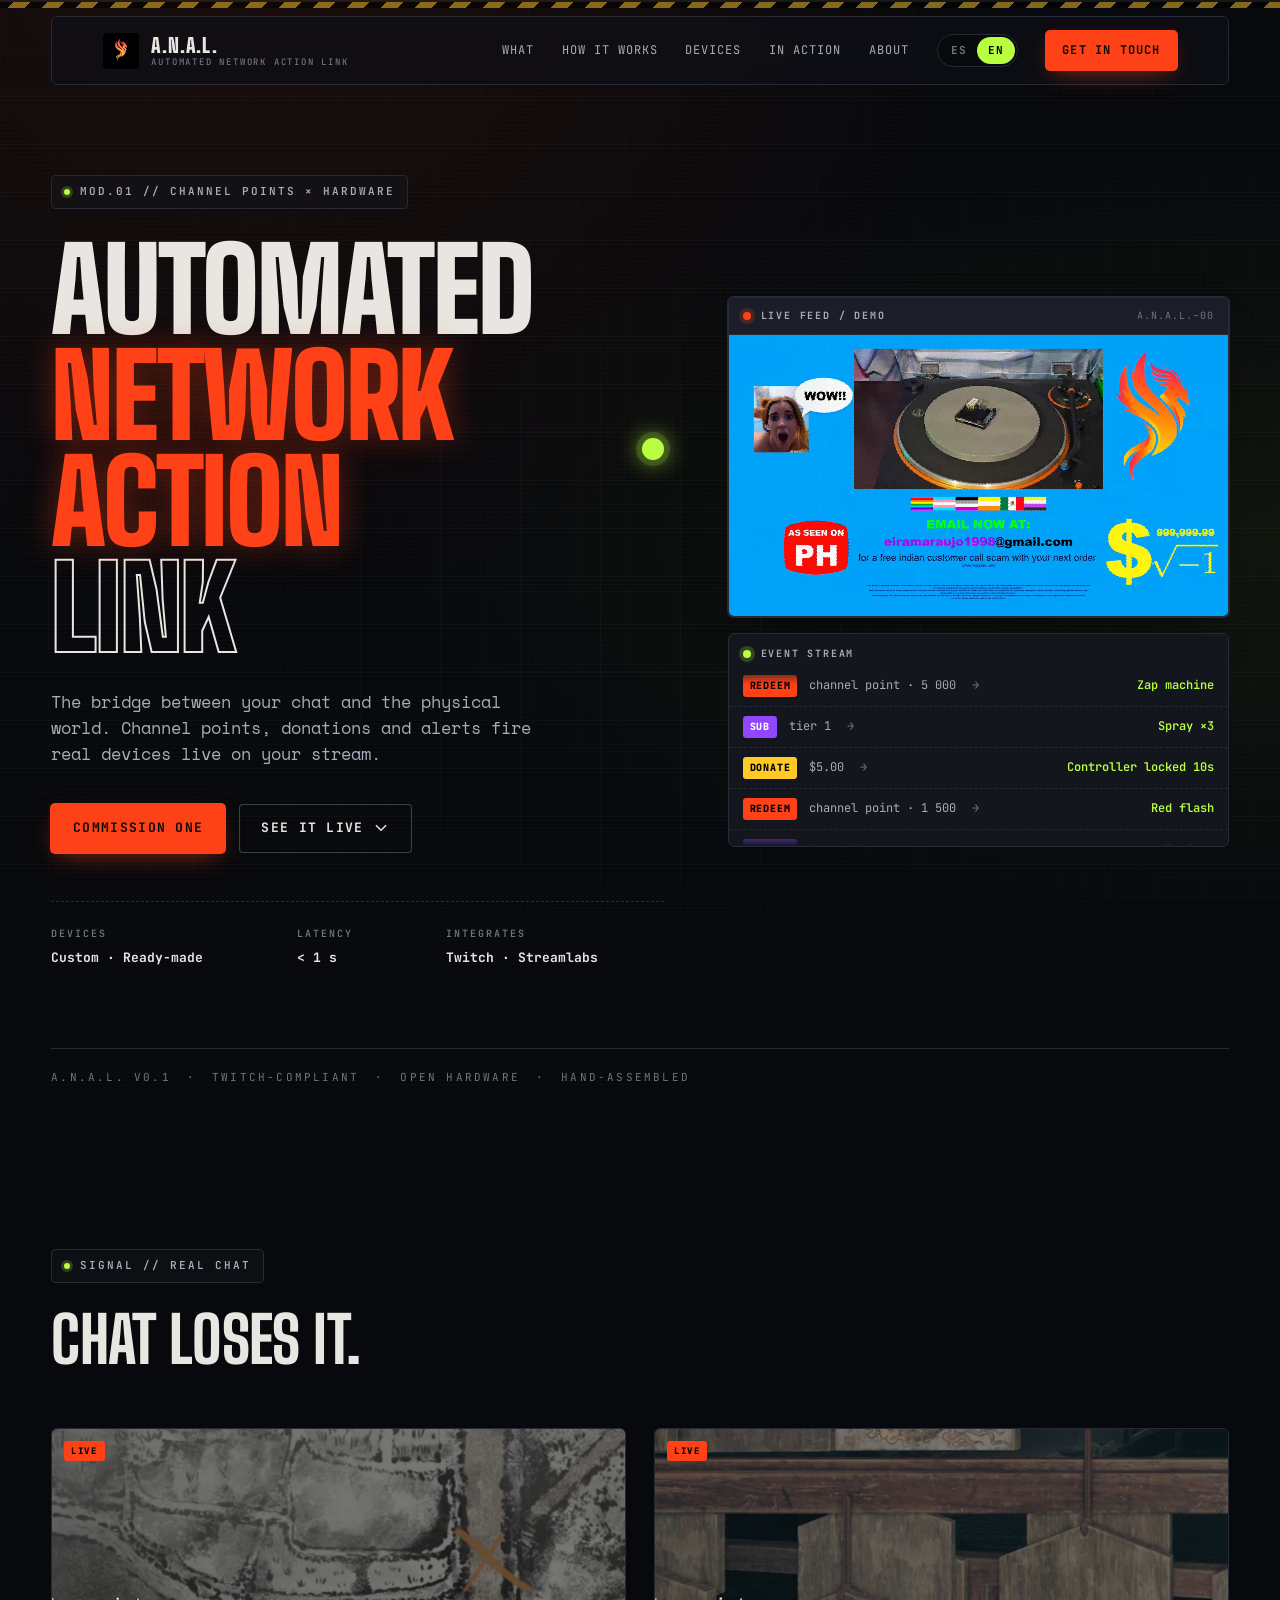
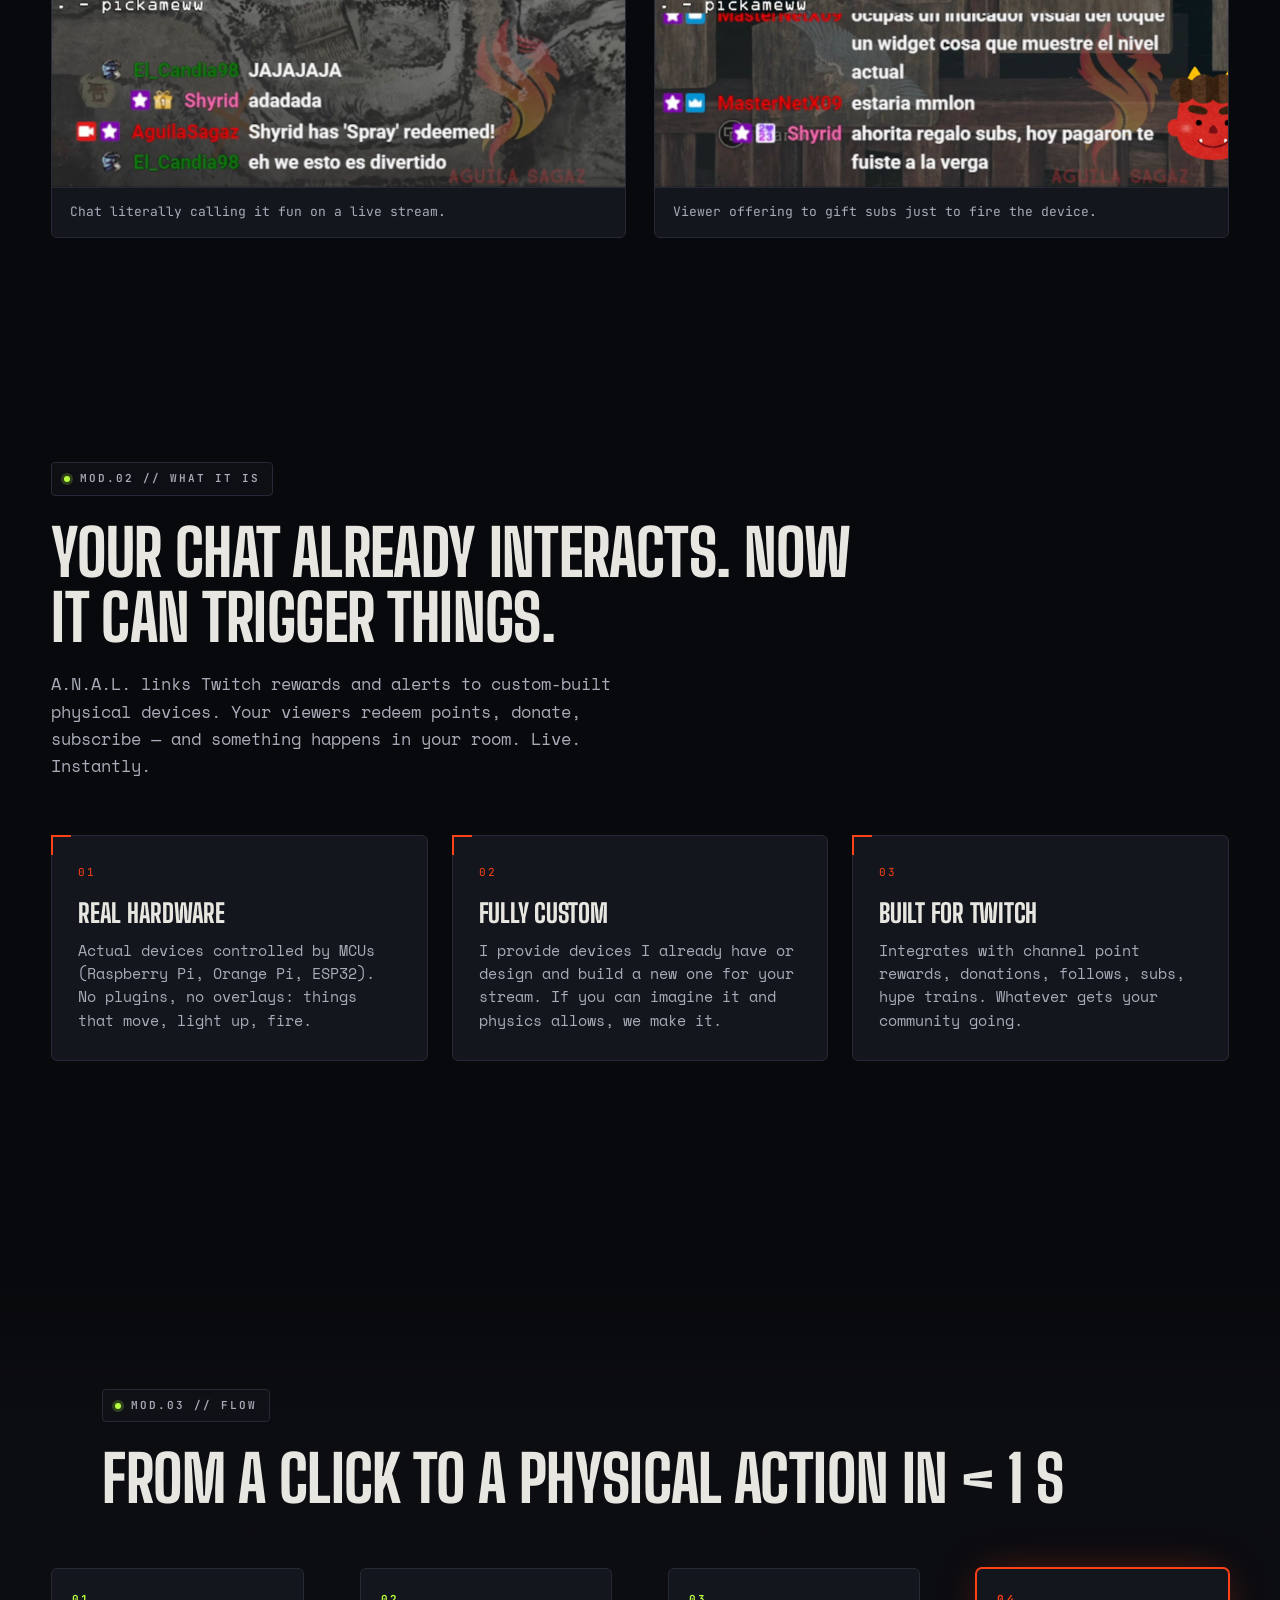
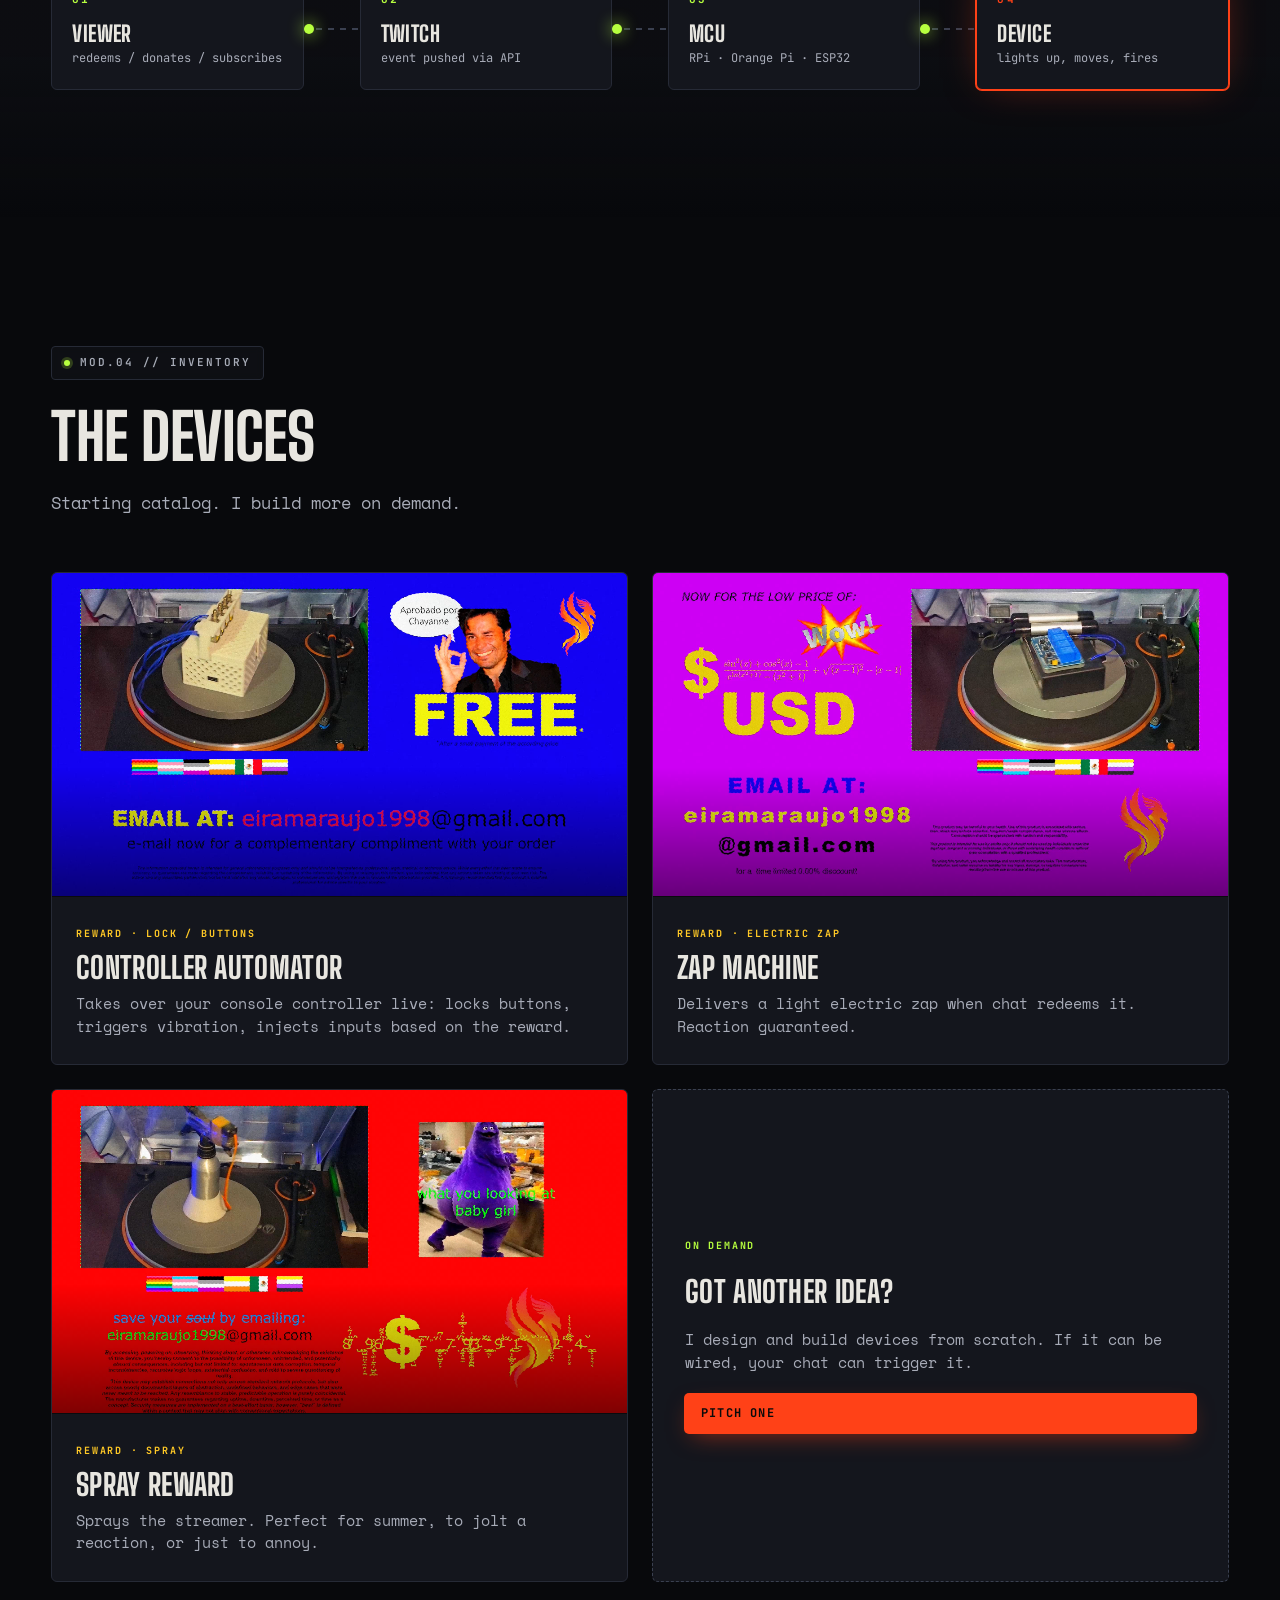
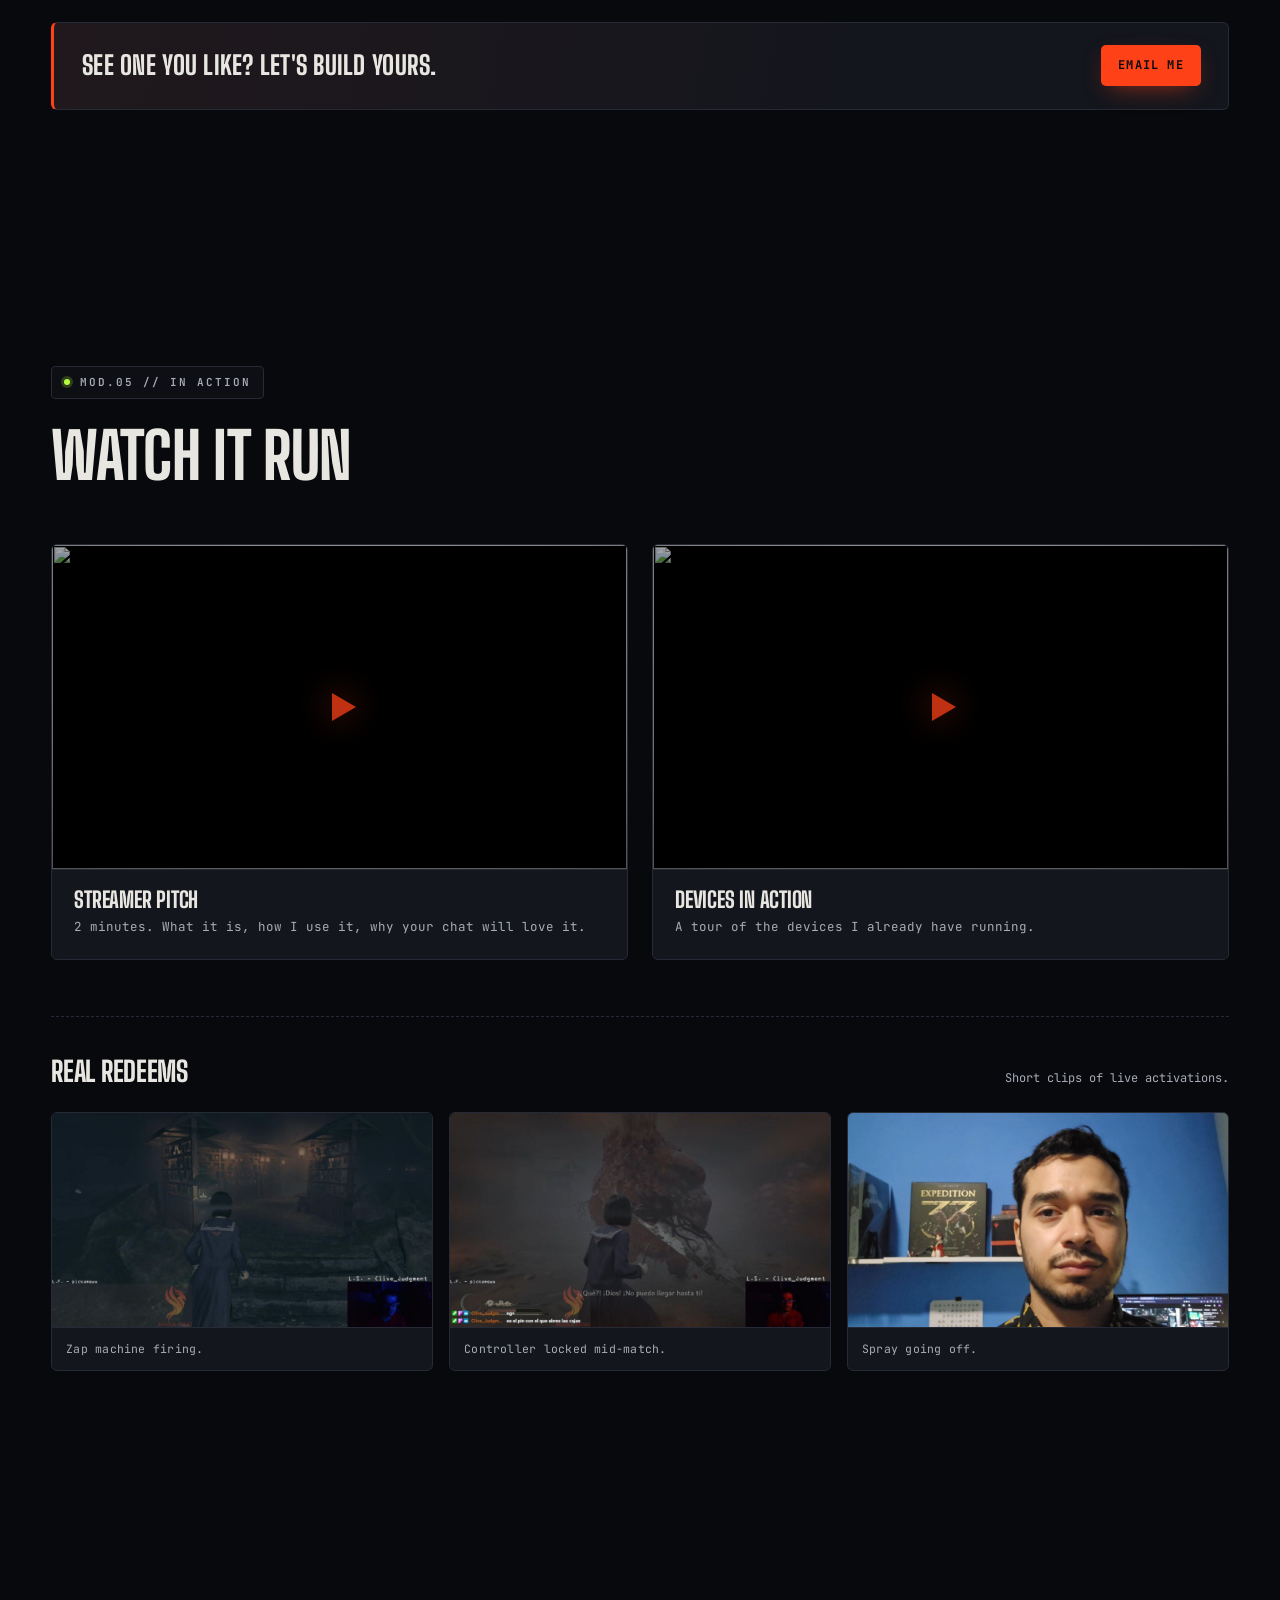
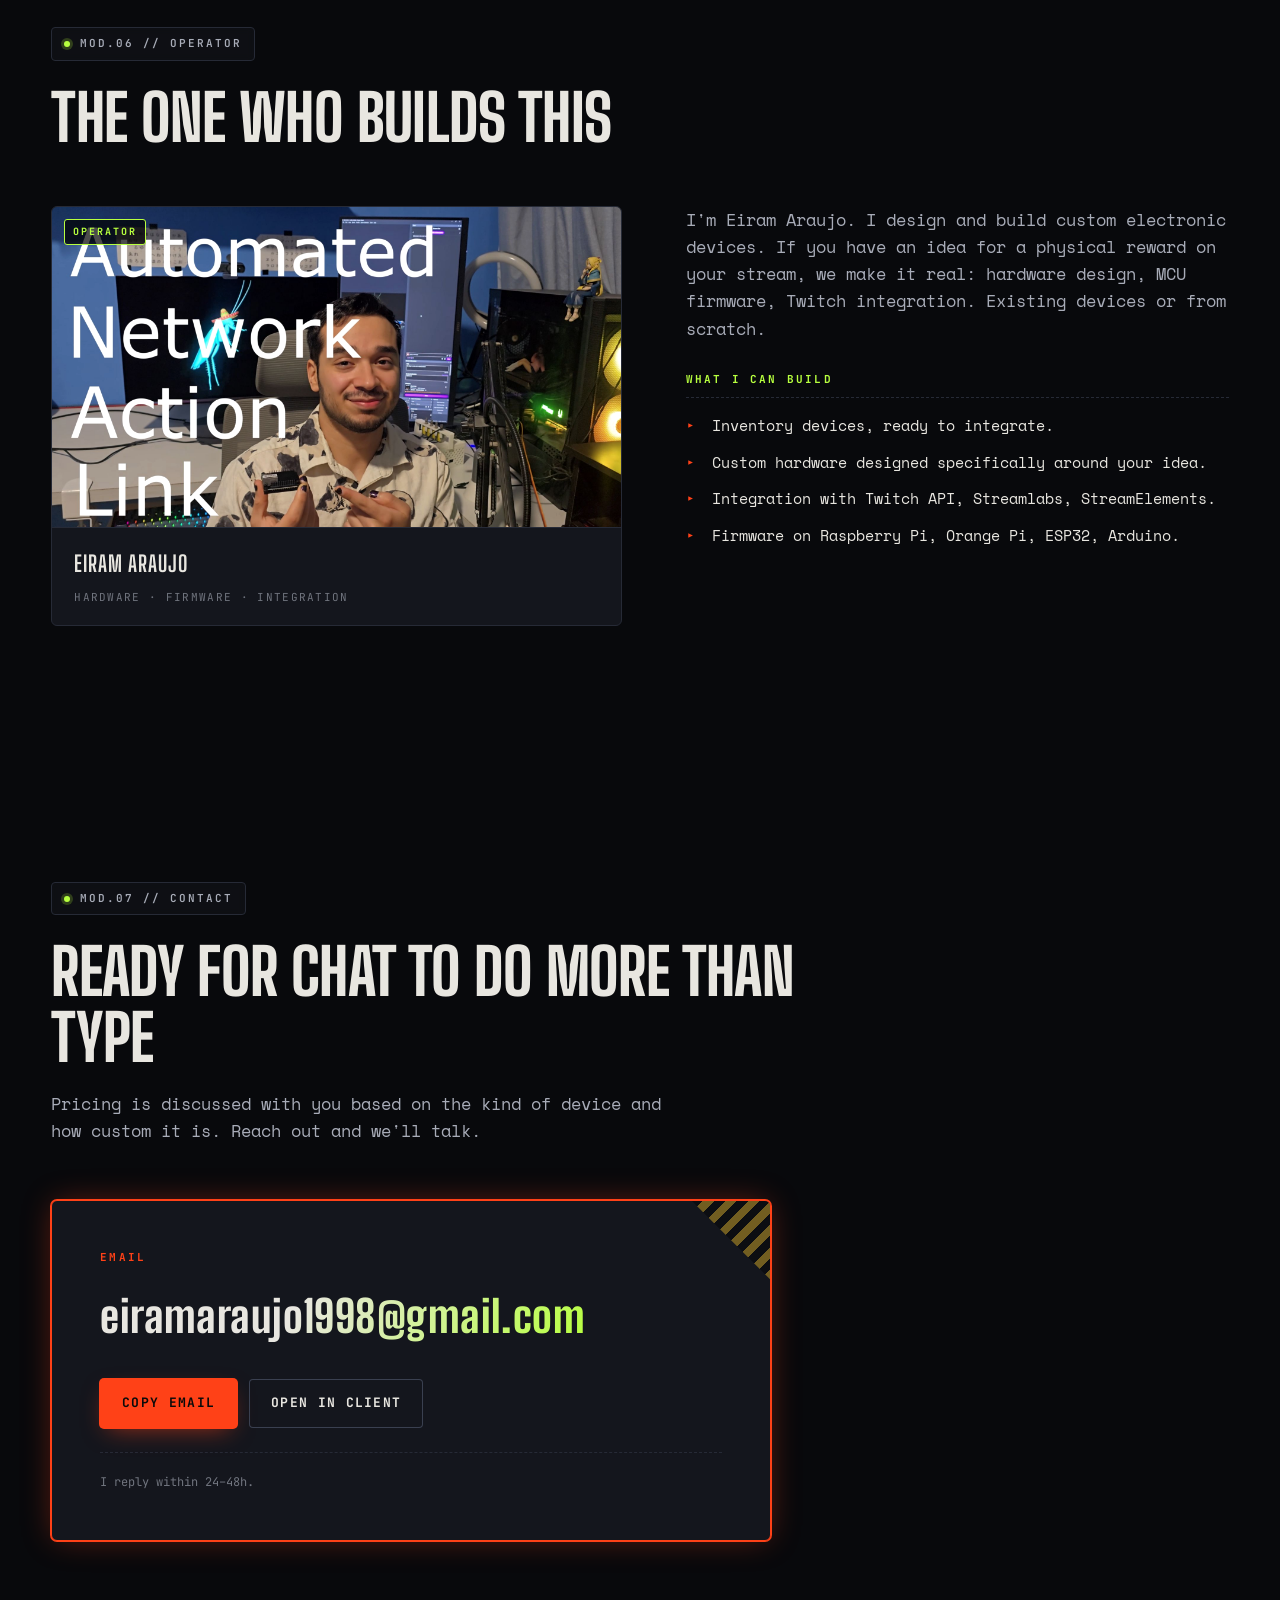
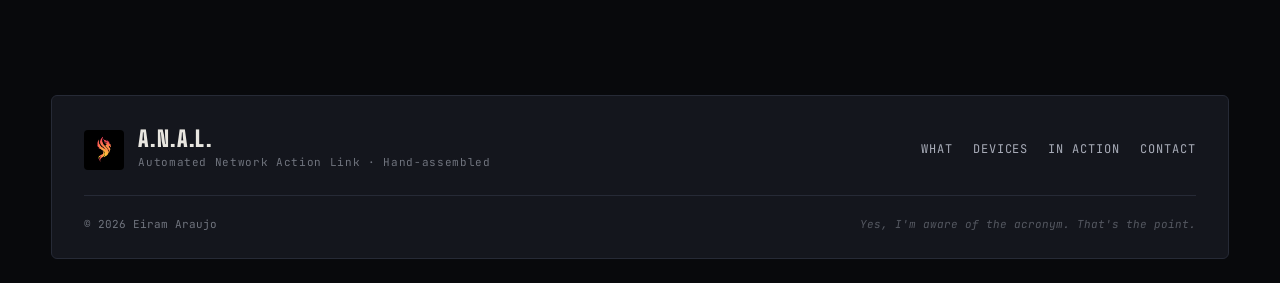
==== commit 64a343b0: "Improved reading" ====
--- a/AutomatedNetworkActionLink/index.html
+++ b/AutomatedNetworkActionLink/index.html
@@ -394,7 +394,7 @@
         </figure>
 
         <div class="about__body">
-          <p data-i18n="about.body">Soy Eiram Araujo. Diseño y construyo dispositivos electrónicos custom. Si tienes una idea de reward físico para tu stream, la bajamos a realidad: diseño de hardware, firmware del MCU, integración con Twitch. Dispositivos existentes o desde cero.</p>
+          <p data-i18n="about.body">Soy Eiram Araujo. Diseño y construyo dispositivos electrónicos custom. Si tienes una idea de reward físico para tu stream, la hacemos realidad: diseño de hardware, firmware del MCU, integración con Twitch. Dispositivos existentes o desde cero.</p>
 
           <h3 class="about__subtitle" data-i18n="about.listTitle">Lo que puedo construir</h3>
           <ul class="about__list">
